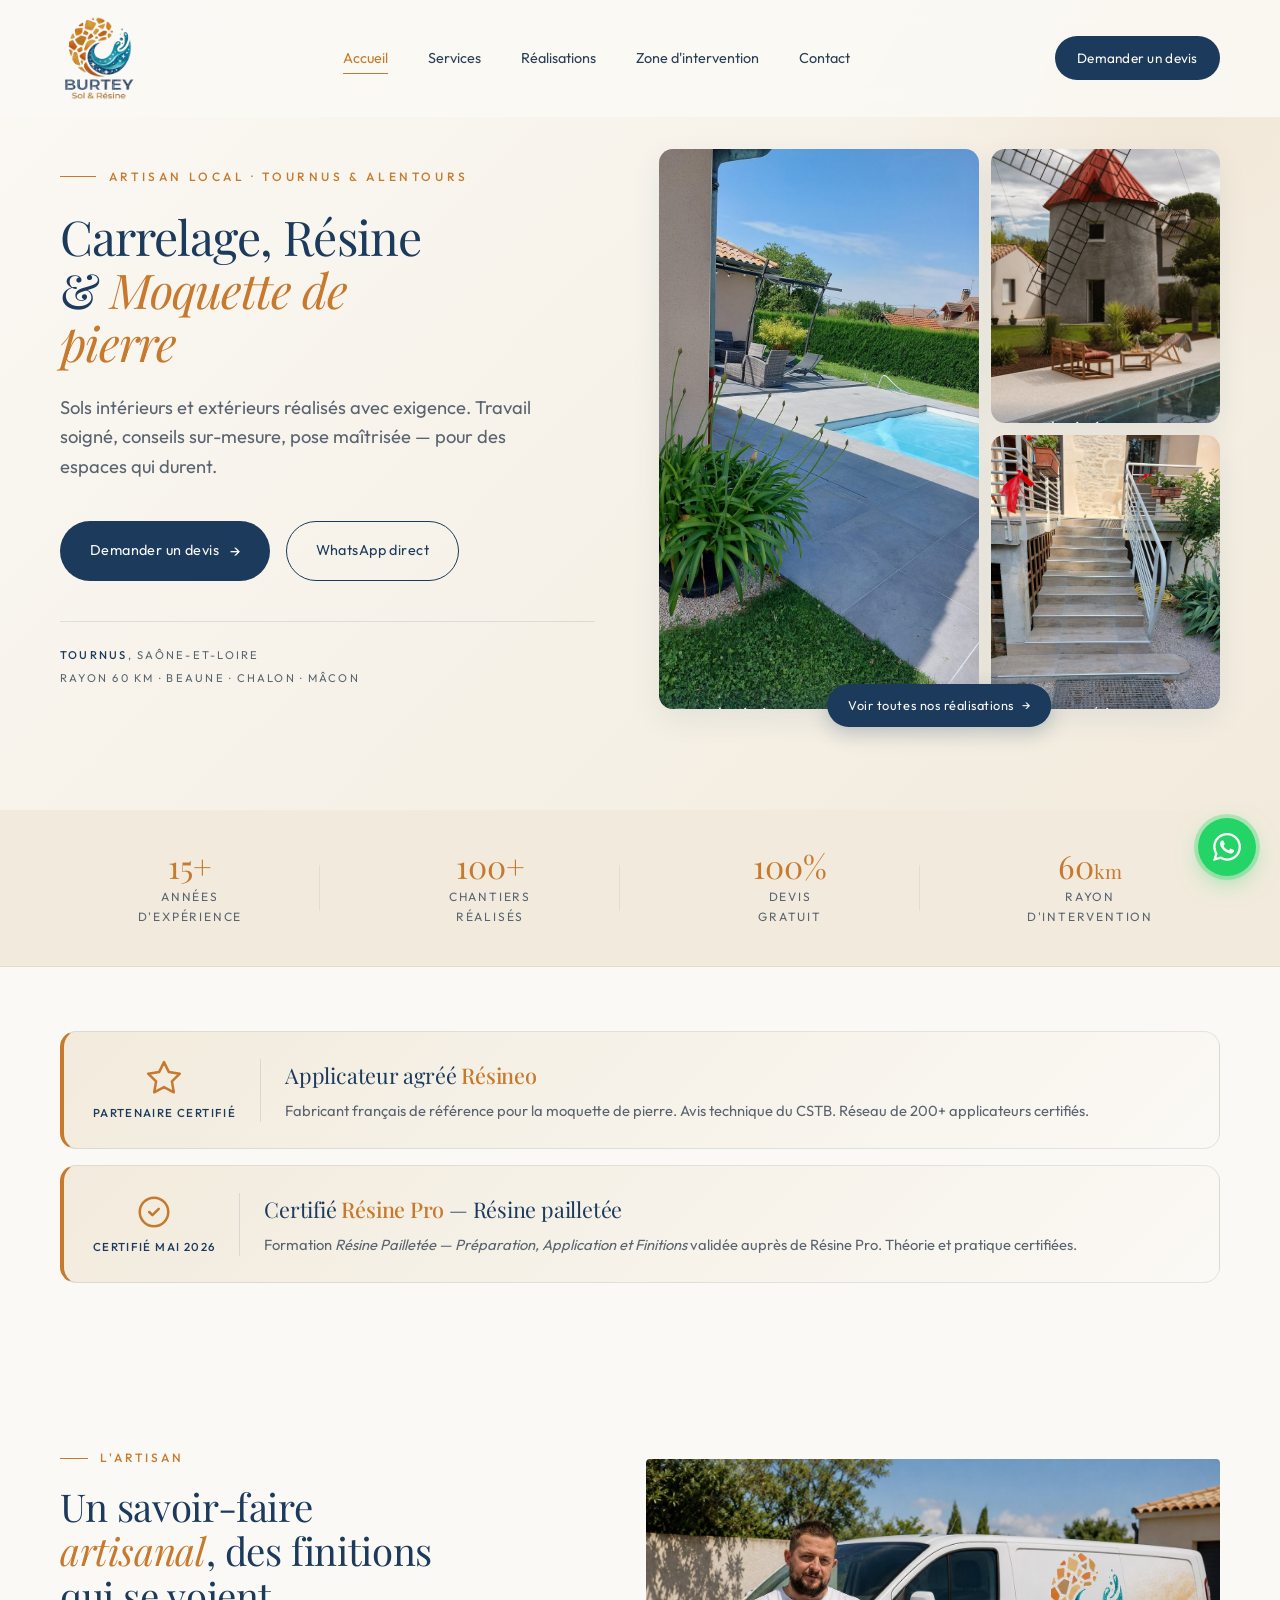
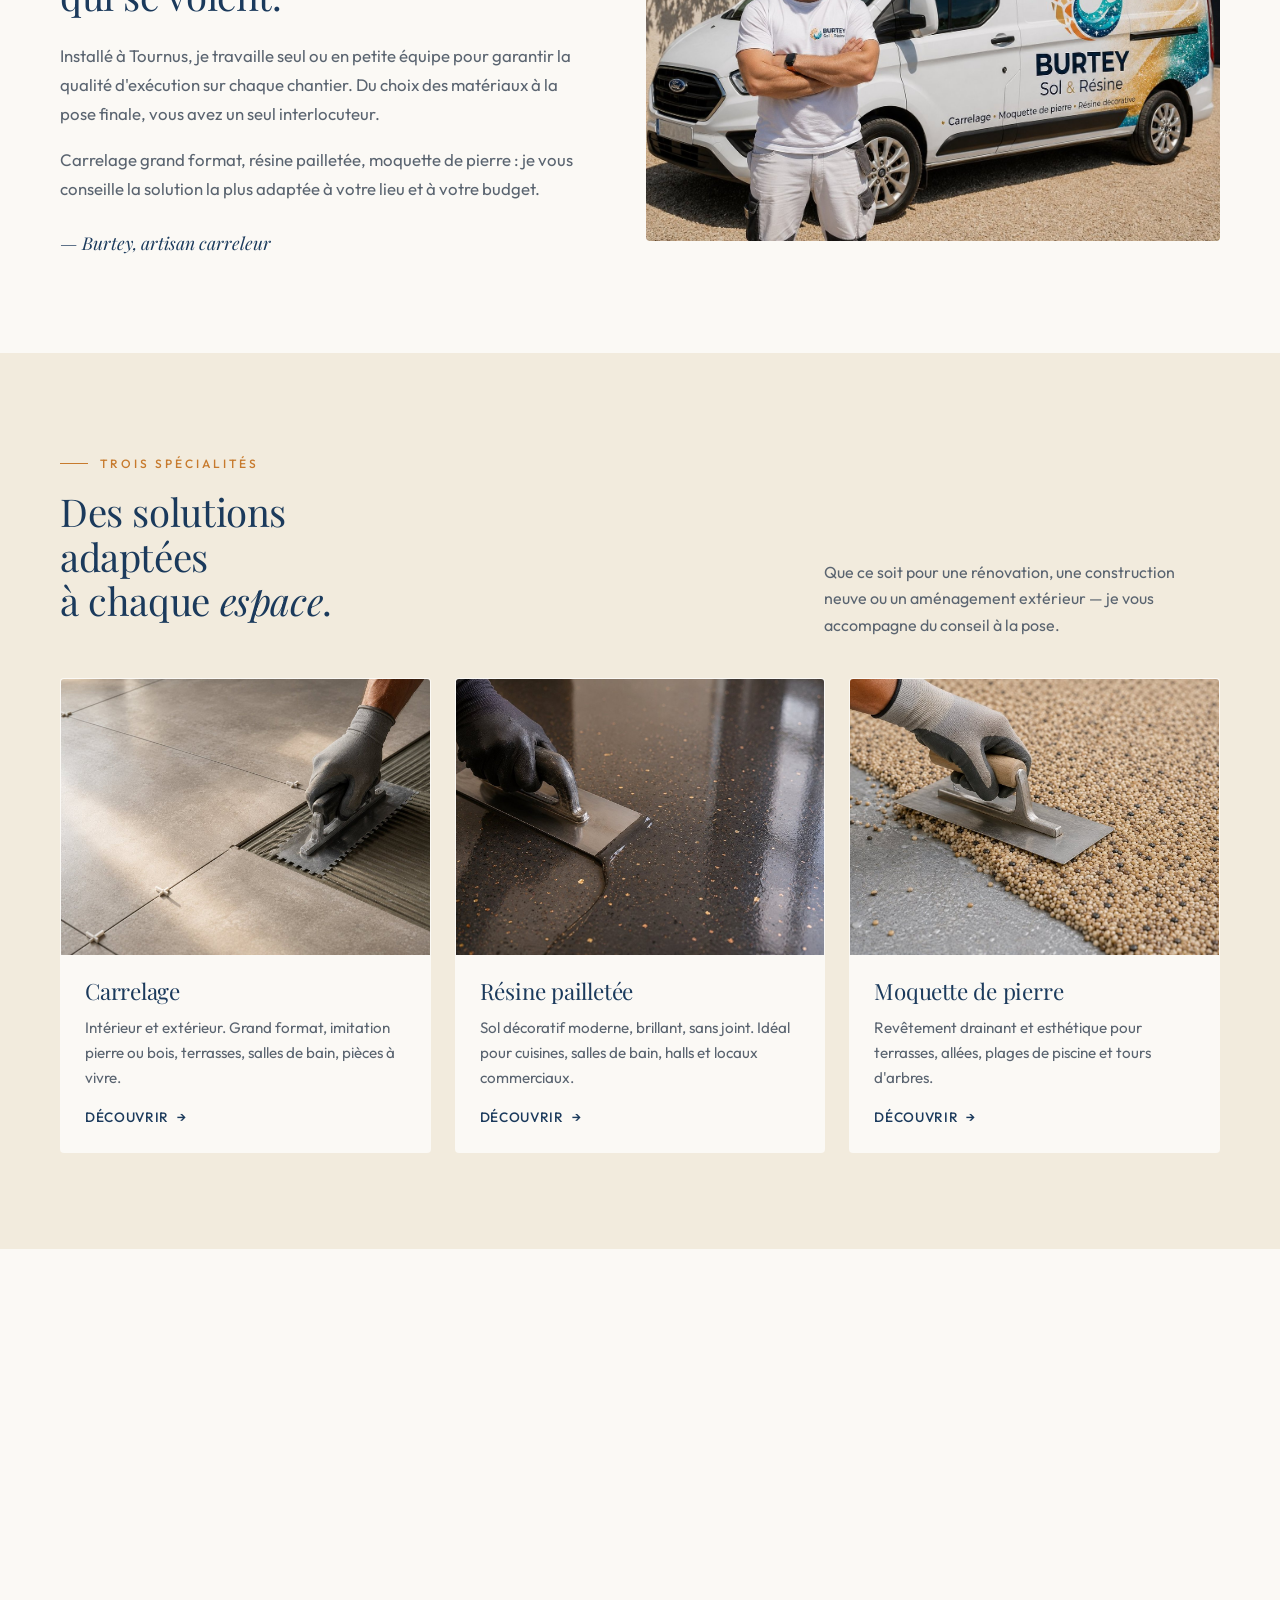
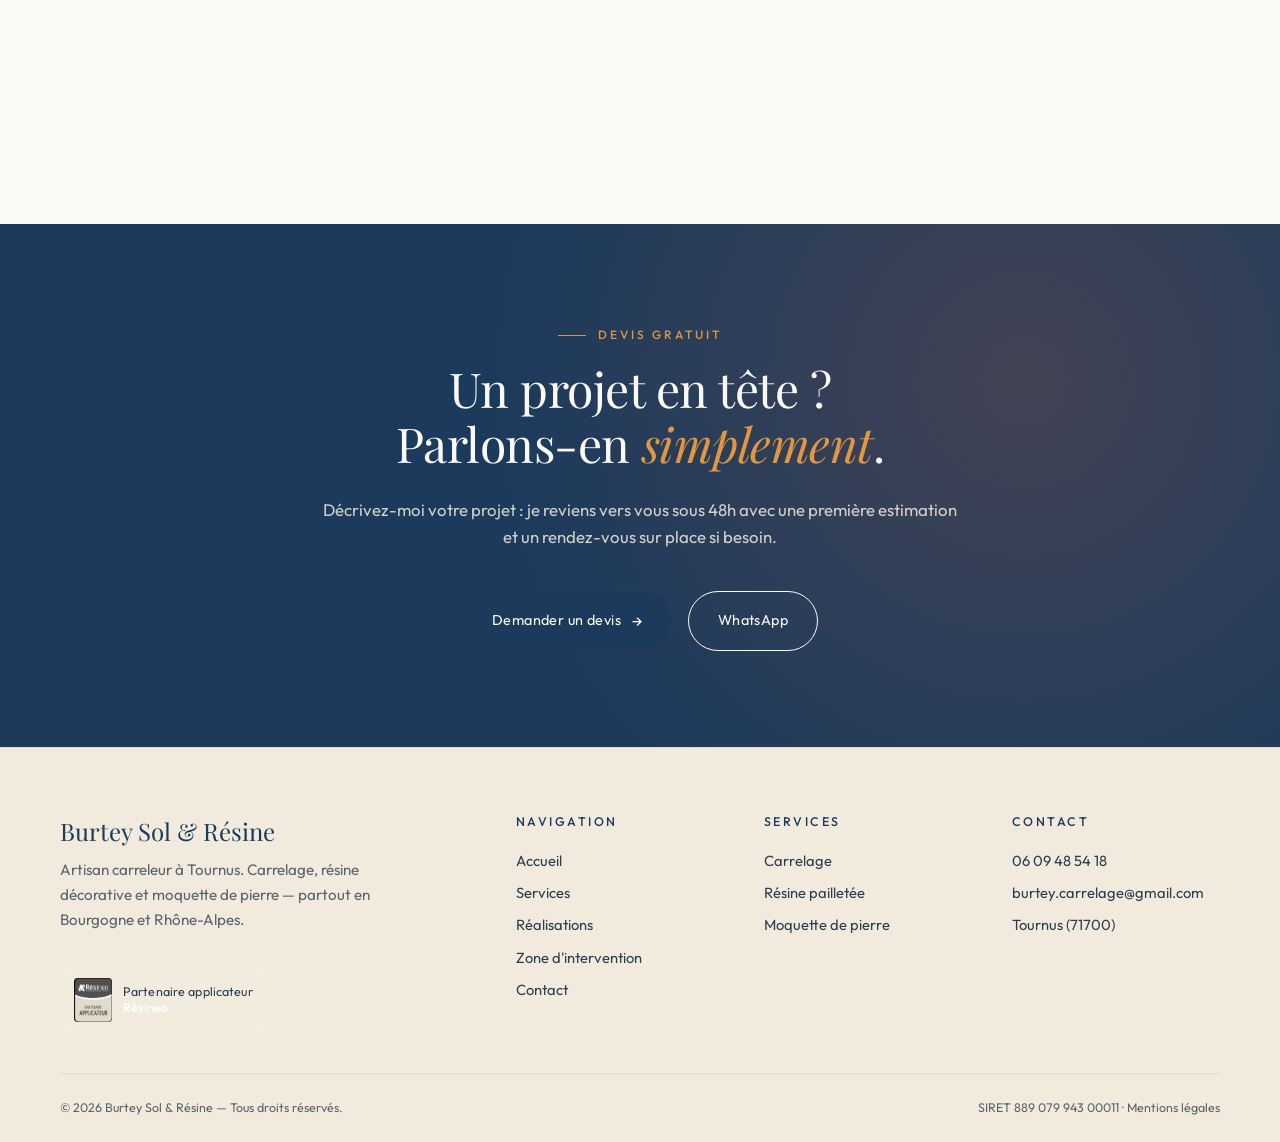
==== index.html @ c7a2e80a "Add files via upload" ====
<!DOCTYPE html>
<html lang="fr">
<head>
<meta charset="UTF-8">
<meta name="google-site-verification" content="xGvGWPJBV5rTDH7DYIBWFRfJeAtCkhb6s3mdTfpLI4I" />
<meta name="viewport" content="width=device-width, initial-scale=1.0">
<title>Burtey Sol & Résine — Carreleur & artisan résine à Tournus (71)</title>
<meta name="description" content="Artisan carreleur à Tournus. Carrelage intérieur/extérieur, résine pailletée, moquette de pierre. Devis gratuit autour de Mâcon, Chalon, Beaune, Lyon, Dijon.">
<meta name="keywords" content="carreleur Tournus, résine sol Tournus, moquette de pierre Tournus, carrelage Mâcon, carrelage Chalon-sur-Saône">
<meta name="author" content="Burtey Sol & Résine">
<meta name="robots" content="index, follow">
<meta name="geo.region" content="FR-71">
<meta name="geo.placename" content="Tournus">

<!-- Open Graph -->
<meta property="og:type" content="website">
<meta property="og:title" content="Burtey Sol & Résine — Carreleur artisan à Tournus">
<meta property="og:description" content="Carrelage, résine décorative et moquette de pierre. Artisan local, travail soigné, devis gratuit.">
<meta property="og:locale" content="fr_FR">

<!-- Schema.org : LocalBusiness -->
<script type="application/ld+json">
{
  "@context": "https://schema.org",
  "@type": "LocalBusiness",
  "name": "Burtey Sol & Résine",
  "image": "",
  "description": "Artisan spécialiste du carrelage, de la résine décorative pailletée et de la moquette de pierre à Tournus et alentours.",
  "address": {
    "@type": "PostalAddress",
    "addressLocality": "Tournus",
    "postalCode": "71700",
    "addressRegion": "Saône-et-Loire",
    "addressCountry": "FR"
  },
  "areaServed": ["Tournus", "Mâcon", "Chalon-sur-Saône", "Beaune", "Montceau-les-Mines", "Lons-le-Saunier", "Louhans", "Cluny", "Bourg-en-Bresse", "Paray-le-Monial"],
  "telephone": "+33609485418",
  "priceRange": "€€"
}
</script>

<link rel="preconnect" href="https://fonts.googleapis.com">
<link rel="preconnect" href="https://fonts.gstatic.com" crossorigin>
<link href="https://fonts.googleapis.com/css2?family=Playfair+Display:ital,wght@0,400;0,500;1,400;1,500&family=Outfit:wght@300;400;500;600&display=swap" rel="stylesheet">
<!-- Favicons -->
<link rel="icon" type="image/png" sizes="48x48" href="images/favicon.png">
<link rel="icon" type="image/x-icon" href="images/favicon.ico">
<link rel="apple-touch-icon" sizes="180x180" href="images/apple-touch-icon.png">
<meta name="theme-color" content="#1B3A5C">
<link rel="stylesheet" href="css/style.css">
</head>
<body>

<!-- ===== Navigation ===== -->
<header class="nav">
  <div class="container nav__inner">
    <a href="index.html" class="nav__logo" aria-label="Burtey Sol & Résine - Accueil">
      <img src="images/logo-full.png" alt="Burtey Sol & Résine" class="nav__logo-img">
    </a>
    <nav>
      <ul class="nav__menu">
        <li><a href="index.html" class="nav__link active">Accueil</a></li>
        <li><a href="services.html" class="nav__link">Services</a></li>
        <li><a href="realisations.html" class="nav__link">Réalisations</a></li>
        <li><a href="zone.html" class="nav__link">Zone d'intervention</a></li>
        <li><a href="contact.html" class="nav__link">Contact</a></li>
      </ul>
    </nav>
    <a href="contact.html" class="nav__cta">Demander un devis</a>
    <button class="nav__burger" aria-label="Menu">
      <span></span><span></span><span></span>
    </button>
  </div>
  <div class="nav__mobile">
    <ul>
      <li><a href="index.html" class="active">Accueil</a></li>
      <li><a href="services.html">Services</a></li>
      <li><a href="realisations.html">Réalisations</a></li>
      <li><a href="zone.html">Zone d'intervention</a></li>
      <li><a href="contact.html">Contact</a></li>
    </ul>
    <div class="nav__mobile-footer">
      <a href="tel:+33609485418">06 09 48 54 18</a><br>
      <a href="mailto:burtey.carrelage@gmail.com">burtey.carrelage@gmail.com</a>
    </div>
  </div>
</header>

<!-- ===== Hero ===== -->
<section class="hero hero--mosaic">
  <div class="container hero__inner">

    <!-- Colonne texte -->
    <div class="hero__content">
      <div class="hero__eyebrow">Artisan local · Tournus & alentours</div>
      <h1>Carrelage, Résine<br>& <em>Moquette de pierre</em></h1>
      <p class="hero__subtitle">
        Sols intérieurs et extérieurs réalisés avec exigence. Travail soigné,
        conseils sur-mesure, pose maîtrisée — pour des espaces qui durent.
      </p>
      <div class="hero__cta">
        <a href="contact.html" class="btn btn--primary">
          Demander un devis <span class="arrow">→</span>
        </a>
        <a href="https://wa.me/33609485418" class="btn btn--ghost" target="_blank" rel="noopener">
          WhatsApp direct
        </a>
      </div>
      <div class="hero__meta">
        <div><strong>Tournus</strong>, Saône-et-Loire</div>
        <div>Rayon 60 km · Beaune · Chalon · Mâcon</div>
      </div>
    </div>

    <!-- Mosaïque de réalisations -->
    <div class="hero__mosaic">
      <a href="realisations.html" class="hero__photo hero__photo--main" aria-label="Voir nos réalisations carrelage">
        <img src="images/realisation-piscine.jpg" alt="Tour de piscine en carrelage grand format gris" loading="eager">
        <div class="hero__photo-caption">
          <span>Tour de piscine</span>
          <small>Carrelage grand format</small>
        </div>
      </a>
      <a href="realisations.html" class="hero__photo hero__photo--top" aria-label="Voir nos réalisations moquette de pierre">
        <img src="images/moquette-moulin-piscine.jpg" alt="Moquette de pierre autour d'une piscine — moulin en arrière-plan" loading="eager">
        <div class="hero__photo-caption">
          <span>Tour de piscine</span>
          <small>Moquette de pierre</small>
        </div>
      </a>
      <a href="realisations.html" class="hero__photo hero__photo--bottom" aria-label="Voir nos réalisations carrelage">
        <img src="images/realisation-escalier.jpg" alt="Escalier extérieur en carrelage effet bois" loading="eager">
        <div class="hero__photo-caption">
          <span>Escalier extérieur</span>
          <small>Carrelage effet bois</small>
        </div>
      </a>
      <div class="hero__mosaic-badge">
        <a href="realisations.html">
          Voir toutes nos réalisations <span class="arrow">→</span>
        </a>
      </div>
    </div>

  </div>
</section>

<!-- ===== Bandeau confiance ===== -->
<section class="trust">
  <div class="container">
    <div class="trust__grid">
      <div class="trust__item">
        <div class="trust__num">15+</div>
        <div class="trust__label">Années<br>d'expérience</div>
      </div>
      <div class="trust__item">
        <div class="trust__num">100+</div>
        <div class="trust__label">Chantiers<br>réalisés</div>
      </div>
      <div class="trust__item">
        <div class="trust__num">100%</div>
        <div class="trust__label">Devis<br>gratuit</div>
      </div>
      <div class="trust__item">
        <div class="trust__num">60<span style="font-size:0.6em">km</span></div>
        <div class="trust__label">Rayon<br>d'intervention</div>
      </div>
    </div>
  </div>
</section>

<!-- ===== Bannières partenariats ===== -->
<section class="partner-banner">
  <div class="container">
    <div style="display:flex;flex-direction:column;gap:1rem">

      <!-- Résineo -->
      <div class="partner-banner__inner" style="margin:0;width:100%;min-height:100px">
        <div class="partner-banner__badge">
          <svg viewBox="0 0 24 24" fill="none" stroke="currentColor" stroke-width="1.6" stroke-linecap="round" stroke-linejoin="round" aria-hidden="true">
            <path d="M12 2l3.09 6.26L22 9.27l-5 4.87 1.18 6.88L12 17.77l-6.18 3.25L7 14.14 2 9.27l6.91-1.01L12 2z"/>
          </svg>
          <span>Partenaire certifié</span>
        </div>
        <div class="partner-banner__text">
          <p class="partner-banner__title">
            Applicateur agréé <strong>Résineo</strong>
          </p>
          <p class="partner-banner__desc">
            Fabricant français de référence pour la moquette de pierre. Avis technique du CSTB. Réseau de 200+ applicateurs certifiés.
          </p>
        </div>
      </div>

      <!-- Résine Pro -->
      <div class="partner-banner__inner" style="margin:0;width:100%;min-height:100px">
        <div class="partner-banner__badge">
          <svg viewBox="0 0 24 24" fill="none" stroke="currentColor" stroke-width="1.6" stroke-linecap="round" stroke-linejoin="round" aria-hidden="true">
            <path d="M9 12l2 2 4-4m6 2a9 9 0 11-18 0 9 9 0 0118 0z"/>
          </svg>
          <span>Certifié mai 2026</span>
        </div>
        <div class="partner-banner__text">
          <p class="partner-banner__title">
            Certifié <strong>Résine Pro</strong> — Résine pailletée
          </p>
          <p class="partner-banner__desc">
            Formation <em>Résine Pailletée — Préparation, Application et Finitions</em>
            validée auprès de Résine Pro. Théorie et pratique certifiées.
          </p>
        </div>
      </div>

    </div>
  </div>
</section>

<!-- ===== Intro / Présentation ===== -->
<section class="intro">
  <div class="container">
    <div class="intro__grid">
      <div class="intro__text reveal">
        <span class="eyebrow">L'artisan</span>
        <h2>Un savoir-faire <em>artisanal</em>, des finitions qui se voient.</h2>
        <p>
          Installé à Tournus, je travaille seul ou en petite équipe pour garantir
          la qualité d'exécution sur chaque chantier. Du choix des matériaux à la
          pose finale, vous avez un seul interlocuteur.
        </p>
        <p>
          Carrelage grand format, résine pailletée, moquette de pierre : je vous
          conseille la solution la plus adaptée à votre lieu et à votre budget.
        </p>
        <div class="intro__signature">— Burtey, artisan carreleur</div>
      </div>
      <div class="intro__visual reveal">
        <img src="images/artisan.jpg" alt="L'artisan Burtey devant son camion floqué" loading="lazy">
      </div>
    </div>
  </div>
</section>

<!-- ===== Services ===== -->
<section class="services">
  <div class="container">
    <div class="services__head reveal">
      <div>
        <span class="eyebrow">Trois spécialités</span>
        <h2>Des solutions adaptées<br>à chaque <em>espace</em>.</h2>
      </div>
      <p>
        Que ce soit pour une rénovation, une construction neuve ou un aménagement
        extérieur — je vous accompagne du conseil à la pose.
      </p>
    </div>

    <div class="services__grid">
      <!-- Service 1 : Carrelage -->
      <a href="services.html#carrelage" class="service-card reveal">
        <div class="service-card__media">
          <img src="images/service-carrelage.jpg" alt="Pose de carrelage grand format" loading="lazy">
        </div>
        <div class="service-card__body">
          <h3>Carrelage</h3>
          <p>Intérieur et extérieur. Grand format, imitation pierre ou bois, terrasses, salles de bain, pièces à vivre.</p>
          <span class="service-card__link">Découvrir</span>
        </div>
      </a>

      <!-- Service 2 : Résine -->
      <a href="services.html#resine" class="service-card reveal">
        <div class="service-card__media">
          <img src="images/service-resine.jpg" alt="Application de résine décorative pailletée" loading="lazy">
        </div>
        <div class="service-card__body">
          <h3>Résine pailletée</h3>
          <p>Sol décoratif moderne, brillant, sans joint. Idéal pour cuisines, salles de bain, halls et locaux commerciaux.</p>
          <span class="service-card__link">Découvrir</span>
        </div>
      </a>

      <!-- Service 3 : Moquette de pierre -->
      <a href="services.html#moquette" class="service-card reveal">
        <div class="service-card__media">
          <img src="images/service-moquette.jpg" alt="Pose de moquette de pierre" loading="lazy">
        </div>
        <div class="service-card__body">
          <h3>Moquette de pierre</h3>
          <p>Revêtement drainant et esthétique pour terrasses, allées, plages de piscine et tours d'arbres.</p>
          <span class="service-card__link">Découvrir</span>
        </div>
      </a>
    </div>
  </div>
</section>

<!-- ===== Témoignages ===== -->
<section class="testimonials">
  <div class="container">
    <div class="services__head reveal">
      <div>
        <span class="eyebrow">Ils nous font confiance</span>
        <h2>Témoignages.</h2>
      </div>
    </div>
    <div class="testimonials__grid">
      <div class="testimonial reveal">
        <div class="testimonial__stars">★★★★★</div>
        <p>"Travail impeccable, délais respectés. Notre carrelage extérieur est superbe, on est ravis du résultat."</p>
        <div class="testimonial__author">
          <strong>Marie & Julien P.</strong>
          Chalon-sur-Saône
        </div>
      </div>
      <div class="testimonial reveal">
        <div class="testimonial__stars">★★★★★</div>
        <p>"Très bon conseil sur le choix de la résine. Pose nickel, finitions soignées. Je recommande vivement."</p>
        <div class="testimonial__author">
          <strong>Laurent M.</strong>
          Mâcon
        </div>
      </div>
      <div class="testimonial reveal">
        <div class="testimonial__stars">★★★★★</div>
        <p>"Notre terrasse en moquette de pierre est magnifique. Rendu naturel, drainant, et zéro flaque. Top."</p>
        <div class="testimonial__author">
          <strong>Sophie B.</strong>
          Beaune
        </div>
      </div>
    </div>
  </div>
</section>

<!-- ===== CTA final ===== -->
<section class="cta-section">
  <div class="container cta-section__inner reveal">
    <span class="eyebrow">Devis gratuit</span>
    <h2>Un projet en tête ?<br>Parlons-en <em>simplement</em>.</h2>
    <p>
      Décrivez-moi votre projet : je reviens vers vous sous 48h avec une
      première estimation et un rendez-vous sur place si besoin.
    </p>
    <div class="cta-section__buttons">
      <a href="contact.html" class="btn btn--primary">Demander un devis <span class="arrow">→</span></a>
      <a href="https://wa.me/33609485418" class="btn btn--ghost" target="_blank" rel="noopener">WhatsApp</a>
    </div>
  </div>
</section>

<!-- ===== Footer ===== -->
<footer class="footer">
  <div class="container">
    <div class="footer__grid">
      <div>
        <div class="footer__brand">Burtey Sol & Résine</div>
        <p class="footer__tagline">
          Artisan carreleur à Tournus. Carrelage, résine décorative et moquette
          de pierre — partout en Bourgogne et Rhône-Alpes.
        </p>
        <a href="services.html#moquette" class="footer__partner" aria-label="Partenaire applicateur Résineo">
          <img src="images/resineo-partenaire.jpg" alt="" loading="lazy">
          <span>Partenaire applicateur<br><strong>Résineo</strong></span>
        </a>
      </div>
      <div>
        <h5>Navigation</h5>
        <ul>
          <li><a href="index.html">Accueil</a></li>
          <li><a href="services.html">Services</a></li>
          <li><a href="realisations.html">Réalisations</a></li>
          <li><a href="zone.html">Zone d'intervention</a></li>
          <li><a href="contact.html">Contact</a></li>
        </ul>
      </div>
      <div>
        <h5>Services</h5>
        <ul>
          <li><a href="services.html#carrelage">Carrelage</a></li>
          <li><a href="services.html#resine">Résine pailletée</a></li>
          <li><a href="services.html#moquette">Moquette de pierre</a></li>
        </ul>
      </div>
      <div>
        <h5>Contact</h5>
        <ul>
          <li><a href="tel:+33609485418">06 09 48 54 18</a></li>
          <li><a href="mailto:burtey.carrelage@gmail.com">burtey.carrelage@gmail.com</a></li>
          <li>Tournus (71700)</li>
        </ul>
      </div>
    </div>
    <div class="footer__bottom">
      <div>© <span id="year"></span> Burtey Sol & Résine — Tous droits réservés.</div>
      <div>SIRET 889 079 943 00011 · <a href="mentions-legales.html">Mentions légales</a></div>
    </div>
  </div>
</footer>

<!-- ===== WhatsApp flottant ===== -->
<a href="https://wa.me/33609485418" class="fab-whatsapp" target="_blank" rel="noopener" aria-label="Contacter sur WhatsApp">
  <svg viewBox="0 0 24 24" fill="currentColor">
    <path d="M17.472 14.382c-.297-.149-1.758-.867-2.03-.967-.273-.099-.471-.148-.67.15-.197.297-.767.966-.94 1.164-.173.199-.347.223-.644.075-.297-.15-1.255-.463-2.39-1.475-.883-.788-1.48-1.761-1.653-2.059-.173-.297-.018-.458.13-.606.134-.133.298-.347.446-.52.149-.174.198-.298.298-.497.099-.198.05-.371-.025-.52-.075-.149-.669-1.612-.916-2.207-.242-.579-.487-.5-.669-.51-.173-.008-.371-.01-.57-.01-.198 0-.52.074-.792.372-.272.297-1.04 1.016-1.04 2.479 0 1.462 1.065 2.875 1.213 3.074.149.198 2.096 3.2 5.077 4.487.709.306 1.262.489 1.694.625.712.227 1.36.195 1.871.118.571-.085 1.758-.719 2.006-1.413.248-.694.248-1.289.173-1.413-.074-.124-.272-.198-.57-.347m-5.421 7.403h-.004a9.87 9.87 0 01-5.031-1.378l-.361-.214-3.741.982.998-3.648-.235-.374a9.86 9.86 0 01-1.51-5.26c.001-5.45 4.436-9.884 9.888-9.884 2.64 0 5.122 1.03 6.988 2.898a9.825 9.825 0 012.893 6.994c-.003 5.45-4.437 9.884-9.885 9.884m8.413-18.297A11.815 11.815 0 0012.05 0C5.495 0 .16 5.335.157 11.892c0 2.096.547 4.142 1.588 5.945L.057 24l6.305-1.654a11.882 11.882 0 005.683 1.448h.005c6.554 0 11.89-5.335 11.893-11.893A11.821 11.821 0 0020.464 3.488"/>
  </svg>
</a>

<script src="js/main.js"></script>
</body>
</html>
---- css/style.css ----
/* ============================================
   BURTEY SOL & RÉSINE — Feuille de style
   Mobile-first · Artisan haut de gamme
   ============================================ */

/* ---------- Reset & base ---------- */
*,
*::before,
*::after {
  box-sizing: border-box;
  margin: 0;
  padding: 0;
}

html {
  scroll-behavior: smooth;
  -webkit-text-size-adjust: 100%;
}

:root {
  /* Palette Burtey Sol & Résine
     Calée sur l'identité visuelle : bleu marine + ocre + crème */
  --c-blanc: #fbf9f5;
  --c-creme: #f2ebdd;          /* fond crème de la carte de visite */
  --c-beige: #e8dcc8;
  --c-sable: #d8c8ae;
  --c-gris-clair: #c9c2b8;
  --c-gris: #5a6470;            /* gris très légèrement bleuté */
  --c-gris-fonce: #2c3e54;
  --c-noir: #1B3A5C;            /* bleu marine du logo "BURTEY" */
  --c-noir-fonce: #102a44;      /* déclinaison pour hovers */
  --c-terracotta: #C77A2D;      /* ocre du logo "Sol & Résine" */
  --c-terracotta-fonce: #A35F1E;
  --c-terracotta-clair: #E0973F;
  --c-turquoise: #2A8FA8;       /* turquoise/sarcelle de la résine (accent secondaire) */

  /* Typographie */
  --f-display: "Playfair Display", Georgia, serif;
  --f-body: "Outfit", "Helvetica Neue", system-ui, sans-serif;

  /* Espacements */
  --s-xs: 0.5rem;
  --s-sm: 1rem;
  --s-md: 1.5rem;
  --s-lg: 2.5rem;
  --s-xl: 4rem;
  --s-xxl: 6rem;

  /* Container */
  --w-max: 1240px;

  /* Transitions */
  --t-fast: 0.2s ease;
  --t-med: 0.4s cubic-bezier(0.22, 1, 0.36, 1);
  --t-slow: 0.7s cubic-bezier(0.22, 1, 0.36, 1);
}

body {
  font-family: var(--f-body);
  font-size: 16px;
  line-height: 1.65;
  color: var(--c-gris-fonce);
  background: var(--c-blanc);
  -webkit-font-smoothing: antialiased;
  -moz-osx-font-smoothing: grayscale;
  overflow-x: hidden;
}

img {
  max-width: 100%;
  height: auto;
  display: block;
}

a {
  color: inherit;
  text-decoration: none;
  transition: color var(--t-fast);
}

button {
  font-family: inherit;
  cursor: pointer;
  border: none;
  background: none;
}

/* ---------- Typographie ---------- */
h1, h2, h3, h4 {
  font-family: var(--f-display);
  font-weight: 400;
  line-height: 1.15;
  color: var(--c-noir);
  letter-spacing: -0.01em;
}

h1 {
  font-size: clamp(2rem, 5.5vw, 3.8rem);
  font-weight: 400;
}

h2 {
  font-size: clamp(1.6rem, 3.5vw, 2.4rem);
  font-weight: 400;
}

h3 {
  font-size: clamp(1.15rem, 2vw, 1.4rem);
  font-weight: 400;
}

p {
  margin-bottom: var(--s-sm);
}

.eyebrow {
  font-family: var(--f-body);
  font-size: 0.75rem;
  letter-spacing: 0.25em;
  text-transform: uppercase;
  color: var(--c-terracotta);
  font-weight: 500;
  display: inline-block;
  margin-bottom: var(--s-sm);
}

.eyebrow::before {
  content: "";
  display: inline-block;
  width: 28px;
  height: 1px;
  background: var(--c-terracotta);
  vertical-align: middle;
  margin-right: 12px;
  margin-bottom: 3px;
}

/* ---------- Container ---------- */
.container {
  width: 100%;
  max-width: var(--w-max);
  margin: 0 auto;
  padding: 0 var(--s-md);
}

@media (min-width: 768px) {
  .container { padding: 0 var(--s-lg); }
}

section {
  padding: var(--s-xl) 0;
}

@media (min-width: 768px) {
  section { padding: var(--s-xxl) 0; }
}

/* ---------- Navigation ---------- */
.nav {
  position: fixed;
  top: 0;
  left: 0;
  right: 0;
  z-index: 100;
  padding: var(--s-sm) 0;
  background: rgba(251, 249, 245, 0.85);
  backdrop-filter: blur(12px);
  -webkit-backdrop-filter: blur(12px);
  border-bottom: 1px solid transparent;
  transition: all var(--t-med);
}

.nav.scrolled {
  border-bottom-color: var(--c-beige);
  padding: 0.6rem 0;
}

.nav__inner {
  display: flex;
  align-items: center;
  justify-content: space-between;
}

.nav__logo {
  display: flex;
  align-items: center;
  text-decoration: none;
  line-height: 1;
  transition: opacity var(--t-fast);
}

.nav__logo:hover {
  opacity: 0.8;
}

.nav__logo-img {
  height: 68px;
  width: auto;
  display: block;
}

@media (min-width: 768px) {
  .nav__logo-img {
    height: 84px;
  }
}

/* État scrolled : logo légèrement plus petit */
.nav.is-scrolled .nav__logo-img {
  height: 56px;
}

@media (min-width: 768px) {
  .nav.is-scrolled .nav__logo-img {
    height: 68px;
  }
}

.nav__menu {
  display: none;
  list-style: none;
  gap: var(--s-lg);
  align-items: center;
}

@media (min-width: 992px) {
  .nav__menu { display: flex; }
}

.nav__link {
  font-size: 0.9rem;
  font-weight: 400;
  color: var(--c-gris-fonce);
  position: relative;
  padding: 0.4rem 0;
}

.nav__link::after {
  content: "";
  position: absolute;
  left: 0;
  bottom: 0;
  width: 100%;
  height: 1px;
  background: var(--c-terracotta);
  transform: scaleX(0);
  transform-origin: right;
  transition: transform var(--t-med);
}

.nav__link:hover::after,
.nav__link.active::after {
  transform: scaleX(1);
  transform-origin: left;
}

.nav__link.active { color: var(--c-terracotta); }

.nav__cta {
  display: none;
  padding: 0.7rem 1.4rem;
  background: var(--c-noir);
  color: var(--c-blanc);
  font-size: 0.85rem;
  border-radius: 999px;
  transition: all var(--t-med);
  font-weight: 400;
  letter-spacing: 0.02em;
}

@media (min-width: 992px) {
  .nav__cta { display: inline-block; }
}

.nav__cta:hover {
  background: var(--c-terracotta);
  transform: translateY(-1px);
}

/* Burger mobile */
.nav__burger {
  display: flex;
  flex-direction: column;
  justify-content: center;
  gap: 5px;
  width: 32px;
  height: 32px;
  z-index: 102;
  position: relative;
}

@media (min-width: 992px) {
  .nav__burger { display: none; }
}

.nav__burger span {
  display: block;
  width: 22px;
  height: 1.5px;
  background: var(--c-noir);
  transition: all var(--t-med);
  margin-left: auto;
}

.nav__burger.open span {
  background: white;
}

.nav__burger span:nth-child(2) { width: 16px; }

.nav__burger.open span:nth-child(1) {
  transform: translateY(6.5px) rotate(45deg);
  width: 22px;
}
.nav__burger.open span:nth-child(2) { opacity: 0; }
.nav__burger.open span:nth-child(3) {
  transform: translateY(-6.5px) rotate(-45deg);
  width: 22px;
}

/* Menu mobile */
.nav__mobile {
  position: fixed;
  top: 0;
  left: 0;
  right: 0;
  bottom: 0;
  width: 100%;
  height: 100%;
  height: 100dvh;
  background: #1B3A5C;
  z-index: 101;
  padding: 5.5rem var(--s-md) var(--s-lg);
  transform: translateX(100%);
  transition: transform 0.35s cubic-bezier(0.4, 0, 0.2, 1);
  display: flex;
  flex-direction: column;
  overflow-y: auto;
  box-sizing: border-box;
}

.nav__mobile.open { transform: translateX(0); }

@media (min-width: 992px) {
  .nav__mobile { display: none; }
}

.nav__mobile ul {
  list-style: none;
  display: flex;
  flex-direction: column;
  gap: 0.2rem;
  flex: 1;
}

.nav__mobile a {
  font-family: var(--f-display);
  font-size: 1.6rem;
  font-weight: 400;
  color: rgba(255, 255, 255, 0.9);
  display: block;
  padding: 0.5rem 0 0.5rem;
  border-bottom: 1px solid rgba(255, 255, 255, 0.12);
  transition: color var(--t-fast), padding-left var(--t-fast);
}

.nav__mobile a:hover {
  color: #fff;
  padding-left: 0.5rem;
}

.nav__mobile a.active { color: #C77A2D; }

.nav__mobile-footer {
  padding-top: var(--s-md);
  border-top: 1px solid rgba(255, 255, 255, 0.12);
  font-size: 0.9rem;
  color: rgba(255, 255, 255, 0.6);
}

.nav__mobile-footer a {
  font-family: var(--f-body);
  font-size: 1rem;
  border: none;
  padding: 0;
  display: inline;
  color: rgba(255, 255, 255, 0.8);
}

/* ---------- Boutons ---------- */
.btn {
  display: inline-flex;
  align-items: center;
  gap: 0.65rem;
  padding: 1rem 1.8rem;
  font-size: 0.9rem;
  font-weight: 400;
  letter-spacing: 0.03em;
  border-radius: 999px;
  transition: all var(--t-med);
  white-space: nowrap;
  border: 1px solid transparent;
}

.btn--primary {
  background: var(--c-noir);
  color: var(--c-blanc);
}

.btn--primary:hover {
  background: var(--c-terracotta);
  transform: translateY(-2px);
  box-shadow: 0 12px 24px -8px rgba(184, 92, 60, 0.4);
}

.btn--ghost {
  background: transparent;
  color: var(--c-noir);
  border-color: var(--c-noir);
}

.btn--ghost:hover {
  background: var(--c-noir);
  color: var(--c-blanc);
}

.btn--whatsapp {
  background: #25d366;
  color: white;
}

.btn--whatsapp:hover {
  background: #1fbf57;
  transform: translateY(-2px);
  box-shadow: 0 12px 24px -8px rgba(37, 211, 102, 0.5);
}

.btn .arrow {
  transition: transform var(--t-med);
  font-size: 1.1em;
}

.btn:hover .arrow { transform: translateX(4px); }

/* ---------- Hero ---------- */
/* ============================================
   HERO — Version mosaïque (fond clair)
   ============================================ */
.hero {
  position: relative;
  padding: 7rem 0 var(--s-xl);
  overflow: hidden;
  background: linear-gradient(135deg, var(--c-blanc) 0%, var(--c-creme) 100%);
}

/* Élément décoratif subtil en fond */
.hero::before {
  content: "";
  position: absolute;
  top: -200px;
  right: -200px;
  width: 600px;
  height: 600px;
  border-radius: 50%;
  background: radial-gradient(circle, rgba(199, 122, 45, 0.08) 0%, transparent 70%);
  z-index: 0;
  pointer-events: none;
}

.hero__inner {
  position: relative;
  z-index: 1;
  display: grid;
  grid-template-columns: 1fr;
  gap: var(--s-xl);
  align-items: center;
}

@media (min-width: 992px) {
  .hero {
    padding: 8rem 0 5rem;
    min-height: 90vh;
    display: flex;
    align-items: center;
  }
  .hero__inner {
    grid-template-columns: 1fr 1.05fr;
    gap: 4rem;
  }
}

/* --- Colonne texte --- */
.hero__content {
  position: relative;
  z-index: 2;
  color: var(--c-noir);
}

.hero__eyebrow {
  color: var(--c-terracotta);
  font-size: 0.75rem;
  letter-spacing: 0.3em;
  text-transform: uppercase;
  margin-bottom: var(--s-md);
  display: flex;
  align-items: center;
  gap: 0.8rem;
  font-weight: 500;
  animation: fadeUp 1s 0.2s var(--t-med) both;
}

.hero__eyebrow::before {
  content: "";
  width: 36px;
  height: 1px;
  background: var(--c-terracotta);
}

.hero h1 {
  color: var(--c-noir);
  font-weight: 400;
  letter-spacing: -0.02em;
  margin-bottom: var(--s-md);
  max-width: 14ch;
  font-size: clamp(1.9rem, 4vw, 3rem);
  line-height: 1.1;
  animation: fadeUp 1s 0.4s var(--t-med) both;
}

.hero h1 em {
  font-style: italic;
  color: var(--c-terracotta);
  font-weight: 400;
}

.hero__subtitle {
  font-size: clamp(1rem, 1.6vw, 1.15rem);
  color: var(--c-gris);
  max-width: 42ch;
  margin-bottom: var(--s-lg);
  line-height: 1.6;
  animation: fadeUp 1s 0.6s var(--t-med) both;
}

.hero__cta {
  display: flex;
  flex-wrap: wrap;
  gap: var(--s-sm);
  animation: fadeUp 1s 0.8s var(--t-med) both;
}

.hero__cta .btn--ghost {
  border-color: var(--c-noir);
  color: var(--c-noir);
}

.hero__cta .btn--ghost:hover {
  background: var(--c-noir);
  color: var(--c-blanc);
}

.hero__meta {
  margin-top: var(--s-lg);
  padding-top: var(--s-md);
  border-top: 1px solid rgba(27, 58, 92, 0.12);
  font-size: 0.7rem;
  letter-spacing: 0.2em;
  text-transform: uppercase;
  color: var(--c-gris);
  animation: fadeUp 1s 1s var(--t-med) both;
}

.hero__meta div { margin-bottom: 4px; }
.hero__meta strong { color: var(--c-noir); font-weight: 500; }

/* --- Mosaïque de réalisations --- */
.hero__mosaic {
  position: relative;
  display: grid;
  grid-template-columns: 1.4fr 1fr;
  grid-template-rows: 1fr 1fr;
  gap: 12px;
  height: 480px;
  animation: fadeUp 1.2s 0.6s var(--t-med) both;
}

@media (min-width: 992px) {
  .hero__mosaic {
    height: 560px;
  }
}

@media (max-width: 600px) {
  .hero__mosaic {
    height: 420px;
    gap: 8px;
  }
}

.hero__photo {
  position: relative;
  overflow: hidden;
  border-radius: 14px;
  display: block;
  text-decoration: none;
  background: var(--c-creme);
  box-shadow: 0 10px 30px rgba(27, 58, 92, 0.08);
  transition: transform var(--t-med), box-shadow var(--t-med);
}

.hero__photo:hover {
  transform: translateY(-3px);
  box-shadow: 0 18px 40px rgba(27, 58, 92, 0.16);
}

.hero__photo--main {
  grid-row: 1 / 3;
  grid-column: 1 / 2;
}

.hero__photo--top {
  grid-row: 1 / 2;
  grid-column: 2 / 3;
}

.hero__photo--bottom {
  grid-row: 2 / 3;
  grid-column: 2 / 3;
}

.hero__photo img {
  width: 100%;
  height: 100%;
  object-fit: cover;
  display: block;
  transition: transform 1.2s ease;
}

.hero__photo:hover img {
  transform: scale(1.04);
}

/* Caption au hover */
.hero__photo-caption {
  position: absolute;
  inset: auto 0 0 0;
  padding: 1rem 1.1rem 0.9rem;
  background: linear-gradient(180deg, transparent 0%, rgba(27, 58, 92, 0.85) 100%);
  color: var(--c-blanc);
  transform: translateY(70%);
  transition: transform var(--t-med);
}

.hero__photo:hover .hero__photo-caption,
.hero__photo:focus-visible .hero__photo-caption {
  transform: translateY(0);
}

/* Sur mobile : légendes toujours visibles (pas de hover possible) */
@media (max-width: 991px) {
  .hero__photo-caption {
    transform: translateY(0);
    padding: 0.5rem 0.6rem 0.4rem;
  }
  .hero__photo-caption span {
    font-size: 0.7rem !important;
    line-height: 1.2;
  }
  .hero__photo-caption small {
    font-size: 0.55rem !important;
    margin-top: 1px;
    letter-spacing: 0.05em;
  }
}

.hero__photo-caption span {
  display: block;
  font-family: var(--f-display);
  font-size: 1rem;
  font-weight: 400;
  letter-spacing: -0.01em;
}

.hero__photo-caption small {
  display: block;
  font-size: 0.72rem;
  letter-spacing: 0.08em;
  text-transform: uppercase;
  color: var(--c-creme);
  opacity: 0.85;
  margin-top: 2px;
}

/* Badge "Voir toutes nos réalisations" */
.hero__mosaic-badge {
  position: absolute;
  bottom: -18px;
  left: 50%;
  transform: translateX(-50%);
  z-index: 3;
}

.hero__mosaic-badge a {
  display: inline-flex;
  align-items: center;
  gap: 0.5rem;
  background: var(--c-noir);
  color: var(--c-blanc);
  padding: 0.7rem 1.3rem;
  border-radius: 999px;
  font-size: 0.8rem;
  letter-spacing: 0.04em;
  text-decoration: none;
  white-space: nowrap;
  box-shadow: 0 6px 20px rgba(27, 58, 92, 0.25);
  transition: all var(--t-fast);
}

.hero__mosaic-badge a:hover {
  background: var(--c-terracotta);
  transform: translateY(-1px);
  box-shadow: 0 8px 25px rgba(199, 122, 45, 0.35);
}

.hero__mosaic-badge .arrow {
  transition: transform var(--t-fast);
}

.hero__mosaic-badge a:hover .arrow {
  transform: translateX(3px);
}

@media (max-width: 600px) {
  .hero__mosaic-badge a {
    font-size: 0.75rem;
    padding: 0.6rem 1.1rem;
  }
}

/* Sur mobile : la mosaïque passe sous le texte */
@media (max-width: 991px) {
  .hero__inner {
    text-align: left;
  }
}

@keyframes fadeUp {
  from { opacity: 0; transform: translateY(30px); }
  to { opacity: 1; transform: translateY(0); }
}

/* ---------- Trust band (sous le hero) ---------- */
.trust {
  background: var(--c-creme);
  padding: var(--s-lg) 0;
  border-bottom: 1px solid var(--c-beige);
}

.trust__grid {
  display: grid;
  grid-template-columns: repeat(2, 1fr);
  gap: var(--s-md);
  align-items: center;
  text-align: center;
}

@media (min-width: 768px) {
  .trust__grid { grid-template-columns: repeat(4, 1fr); gap: var(--s-lg); }
}

.trust__item {
  position: relative;
}

.trust__item:not(:last-child)::after {
  display: none;
  content: "";
  position: absolute;
  right: 0;
  top: 20%;
  height: 60%;
  width: 1px;
  background: var(--c-beige);
}

@media (min-width: 768px) {
  .trust__item:not(:last-child)::after { display: block; }
}

.trust__num {
  font-family: var(--f-display);
  font-size: 2rem;
  font-weight: 300;
  color: var(--c-terracotta);
  line-height: 1;
  margin-bottom: 0.3rem;
}

.trust__label {
  font-size: 0.75rem;
  letter-spacing: 0.15em;
  text-transform: uppercase;
  color: var(--c-gris);
}

/* ---------- Section intro / about ---------- */
.intro {
  background: var(--c-blanc);
}

.intro__grid {
  display: grid;
  gap: var(--s-lg);
}

@media (min-width: 992px) {
  .intro__grid {
    grid-template-columns: 1fr 1.1fr;
    gap: var(--s-xl);
    align-items: center;
  }
}

.intro__text h2 {
  margin-bottom: var(--s-md);
  max-width: 18ch;
}

.intro__text h2 em {
  font-style: italic;
  color: var(--c-terracotta);
}

.intro__text p {
  color: var(--c-gris);
  font-size: 1.05rem;
  line-height: 1.75;
  max-width: 50ch;
}

.intro__text p + p { margin-top: var(--s-sm); }

.intro__signature {
  margin-top: var(--s-md);
  font-family: var(--f-display);
  font-style: italic;
  font-size: 1.1rem;
  color: var(--c-noir);
}

.intro__visual {
  position: relative;
  aspect-ratio: 3/2;
  border-radius: 4px;
  overflow: hidden;
}

.intro__visual img {
  width: 100%;
  height: 100%;
  object-fit: cover;
  display: block;
}

.intro__visual::before {
  content: "";
  position: absolute;
  top: -20px;
  right: -20px;
  width: 60%;
  height: 60%;
  border: 1px solid var(--c-terracotta);
  border-radius: 4px;
  z-index: -1;
}

/* ---------- Services preview ---------- */
.services {
  background: var(--c-creme);
  position: relative;
}

.services__head {
  display: flex;
  flex-direction: column;
  margin-bottom: var(--s-lg);
}

@media (min-width: 768px) {
  .services__head {
    flex-direction: row;
    justify-content: space-between;
    align-items: flex-end;
  }
}

.services__head h2 {
  max-width: 16ch;
  margin-bottom: var(--s-sm);
}

.services__head p {
  max-width: 36ch;
  color: var(--c-gris);
  margin-bottom: 0;
}

.services__grid {
  display: grid;
  gap: var(--s-md);
}

@media (min-width: 768px) {
  .services__grid {
    grid-template-columns: repeat(3, 1fr);
    gap: var(--s-md);
  }
}

.service-card {
  background: var(--c-blanc);
  border-radius: 4px;
  overflow: hidden;
  transition: transform var(--t-med), box-shadow var(--t-med);
  display: flex;
  flex-direction: column;
  border: 1px solid transparent;
}

.service-card:hover {
  transform: translateY(-6px);
  box-shadow: 0 30px 60px -20px rgba(46, 44, 40, 0.15);
  border-color: var(--c-beige);
}

.service-card__media {
  aspect-ratio: 4/3;
  overflow: hidden;
  background: var(--c-beige);
}

.service-card__media svg,
.service-card__media img {
  width: 100%;
  height: 100%;
  object-fit: cover;
  transition: transform var(--t-slow);
}

.service-card:hover .service-card__media svg,
.service-card:hover .service-card__media img {
  transform: scale(1.05);
}

.service-card__body {
  padding: var(--s-md);
  flex: 1;
  display: flex;
  flex-direction: column;
}

.service-card__num {
  font-family: var(--f-display);
  font-size: 0.85rem;
  color: var(--c-terracotta);
  letter-spacing: 0.05em;
  margin-bottom: 0.4rem;
}

.service-card h3 {
  margin-bottom: 0.6rem;
  font-size: 1.4rem;
}

.service-card p {
  color: var(--c-gris);
  font-size: 0.95rem;
  line-height: 1.65;
  flex: 1;
  margin-bottom: var(--s-sm);
}

.service-card__link {
  display: inline-flex;
  align-items: center;
  gap: 0.5rem;
  font-size: 0.85rem;
  letter-spacing: 0.05em;
  text-transform: uppercase;
  color: var(--c-noir);
  font-weight: 500;
  align-self: flex-start;
}

.service-card__link::after {
  content: "→";
  transition: transform var(--t-med);
}

.service-card__link:hover {
  color: var(--c-terracotta);
}

.service-card__link:hover::after { transform: translateX(4px); }

/* ---------- Detailed service blocks (page services) ---------- */
.service-block {
  border-bottom: 1px solid var(--c-beige);
  padding: var(--s-xl) 0;
}

.service-block:last-of-type { border-bottom: none; }

.service-block__grid {
  display: grid;
  gap: var(--s-lg);
  align-items: center;
}

@media (min-width: 992px) {
  .service-block__grid {
    grid-template-columns: 1fr 1fr;
    gap: var(--s-xl);
  }
  .service-block:nth-child(even) .service-block__media {
    order: -1;
  }
}

.service-block__media {
  aspect-ratio: 4/3;
  border-radius: 4px;
  overflow: hidden;
  background: var(--c-beige);
}

.service-block__media img,
.service-block__media svg {
  width: 100%;
  height: 100%;
  object-fit: cover;
  display: block;
}

.service-block__num {
  font-family: var(--f-display);
  font-size: 0.85rem;
  color: var(--c-terracotta);
  letter-spacing: 0.1em;
  margin-bottom: 0.5rem;
}

.service-block h2 {
  margin-bottom: var(--s-sm);
  max-width: 14ch;
}

.service-block__desc {
  color: var(--c-gris);
  font-size: 1.05rem;
  margin-bottom: var(--s-md);
  max-width: 50ch;
}

.service-block ul {
  list-style: none;
  margin-bottom: var(--s-md);
}

.service-block li {
  position: relative;
  padding-left: 1.6rem;
  margin-bottom: 0.6rem;
  color: var(--c-gris-fonce);
  font-size: 0.97rem;
}

.service-block li::before {
  content: "";
  position: absolute;
  left: 0;
  top: 0.7em;
  width: 14px;
  height: 1px;
  background: var(--c-terracotta);
}

/* ---------- Galerie réalisations ---------- */
.gallery-filter {
  display: flex;
  flex-wrap: wrap;
  gap: 0.5rem;
  margin-bottom: var(--s-lg);
  justify-content: center;
}

.gallery-filter button {
  padding: 0.55rem 1.1rem;
  font-size: 0.85rem;
  letter-spacing: 0.03em;
  background: transparent;
  color: var(--c-gris);
  border: 1px solid var(--c-beige);
  border-radius: 999px;
  transition: all var(--t-med);
}

.gallery-filter button:hover {
  color: var(--c-noir);
  border-color: var(--c-gris-fonce);
}

.gallery-filter button.active {
  background: var(--c-noir);
  color: var(--c-blanc);
  border-color: var(--c-noir);
}

.gallery {
  display: grid;
  grid-template-columns: 1fr;
  gap: var(--s-sm);
}

@media (min-width: 600px) {
  .gallery { grid-template-columns: repeat(2, 1fr); }
}

@media (min-width: 992px) {
  .gallery {
    grid-template-columns: repeat(3, 1fr);
    grid-auto-rows: 280px;
    grid-auto-flow: dense;
  }
}

.gallery__item {
  position: relative;
  overflow: hidden;
  border-radius: 4px;
  background: var(--c-beige);
  aspect-ratio: 4/3;
  cursor: pointer;
}

@media (min-width: 992px) {
  .gallery__item { aspect-ratio: auto; }
  .gallery__item--tall { grid-row: span 2; }
  .gallery__item--wide { grid-column: span 2; }
}

.gallery__item svg,
.gallery__item img {
  width: 100%;
  height: 100%;
  object-fit: cover;
  transition: transform var(--t-slow);
}

.gallery__item:hover svg,
.gallery__item:hover img {
  transform: scale(1.04);
}

.gallery__caption {
  position: absolute;
  inset: auto 0 0 0;
  padding: var(--s-md);
  background: linear-gradient(to top, rgba(26, 24, 22, 0.9), transparent);
  color: var(--c-blanc);
  transform: translateY(20%);
  opacity: 0;
  transition: all var(--t-med);
}

.gallery__item:hover .gallery__caption {
  opacity: 1;
  transform: translateY(0);
}

.gallery__caption h4 {
  font-size: 1.2rem;
  color: var(--c-blanc);
  margin-bottom: 0.2rem;
}

.gallery__caption p {
  font-size: 0.85rem;
  margin: 0;
  color: var(--c-creme);
}

.gallery__tag {
  position: absolute;
  top: var(--s-sm);
  left: var(--s-sm);
  padding: 0.3rem 0.7rem;
  background: rgba(251, 249, 245, 0.95);
  font-size: 0.7rem;
  letter-spacing: 0.1em;
  text-transform: uppercase;
  color: var(--c-noir);
  border-radius: 999px;
}

/* ---------- Avant / après ---------- */
.before-after {
  background: var(--c-creme);
}

.before-after__grid {
  display: grid;
  gap: var(--s-md);
}

@media (min-width: 768px) {
  .before-after__grid { grid-template-columns: 1fr 1fr; gap: var(--s-md); }
}

.ba-card {
  position: relative;
  border-radius: 4px;
  overflow: hidden;
  aspect-ratio: 4/3;
}

.ba-card svg,
.ba-card img {
  width: 100%;
  height: 100%;
  object-fit: cover;
}

.ba-card__label {
  position: absolute;
  top: var(--s-sm);
  left: var(--s-sm);
  padding: 0.4rem 0.9rem;
  background: var(--c-noir);
  color: var(--c-blanc);
  font-size: 0.7rem;
  letter-spacing: 0.15em;
  text-transform: uppercase;
  border-radius: 999px;
}

.ba-card--after .ba-card__label {
  background: var(--c-terracotta);
}

/* ---------- Page header (intérieur) ---------- */
.page-header {
  padding-top: 8rem;
  padding-bottom: var(--s-lg);
  background: var(--c-creme);
  border-bottom: 1px solid var(--c-beige);
  position: relative;
  overflow: hidden;
}

.page-header__breadcrumb {
  font-size: 0.8rem;
  color: var(--c-gris);
  margin-bottom: var(--s-sm);
  letter-spacing: 0.05em;
}

.page-header__breadcrumb a:hover { color: var(--c-terracotta); }

.page-header h1 {
  font-size: clamp(2rem, 5vw, 3.6rem);
  max-width: 22ch;
  margin-bottom: var(--s-sm);
}

.page-header h1 em {
  font-style: italic;
  color: var(--c-terracotta);
}

.page-header p {
  max-width: 55ch;
  color: var(--c-gris);
  font-size: 1.05rem;
  margin-bottom: 0;
}

/* ---------- Zone d'intervention ---------- */
.zone {
  background: var(--c-blanc);
}

.zone__grid {
  display: grid;
  gap: var(--s-lg);
}

@media (min-width: 992px) {
  .zone__grid { grid-template-columns: 1fr 1.2fr; gap: var(--s-xl); align-items: start; }
}

.zone__map {
  aspect-ratio: 1;
  background: var(--c-creme);
  border-radius: 4px;
  position: relative;
  overflow: hidden;
  border: 1px solid var(--c-beige);
}

.zone__cities {
  display: grid;
  grid-template-columns: repeat(2, 1fr);
  gap: 0.6rem 1rem;
  margin: var(--s-md) 0;
}

@media (min-width: 600px) {
  .zone__cities { grid-template-columns: repeat(3, 1fr); }
}

.zone__city {
  padding: 0.7rem 0;
  border-bottom: 1px solid var(--c-beige);
  font-size: 0.95rem;
  display: flex;
  align-items: center;
  gap: 0.5rem;
  color: var(--c-gris-fonce);
}

.zone__city::before {
  content: "↳";
  color: var(--c-terracotta);
  font-size: 0.85rem;
}

.zone__city strong {
  font-weight: 500;
  color: var(--c-noir);
}

.zone__city span {
  font-size: 0.78rem;
  color: var(--c-gris);
  margin-left: auto;
}

/* ---------- Contact ---------- */
.contact-grid {
  display: grid;
  gap: var(--s-lg);
}

@media (min-width: 992px) {
  .contact-grid { grid-template-columns: 1fr 1.3fr; gap: var(--s-xl); }
}

.contact-info {
  display: flex;
  flex-direction: column;
  gap: var(--s-md);
}

.contact-card {
  padding: var(--s-md);
  background: var(--c-creme);
  border-radius: 4px;
  border: 1px solid var(--c-beige);
}

.contact-card__label {
  font-size: 0.7rem;
  letter-spacing: 0.2em;
  text-transform: uppercase;
  color: var(--c-gris);
  margin-bottom: 0.4rem;
}

.contact-card__value {
  font-family: var(--f-display);
  font-size: 1.4rem;
  color: var(--c-noir);
  display: flex;
  align-items: center;
  gap: 0.5rem;
  text-decoration: none;
}

.contact-card__value:hover { color: var(--c-terracotta); }

.contact-card__sub {
  font-size: 0.85rem;
  color: var(--c-gris);
  margin-top: 0.3rem;
}

/* Formulaire */
.form {
  background: var(--c-creme);
  padding: var(--s-lg);
  border-radius: 4px;
  border: 1px solid var(--c-beige);
}

.form h3 {
  margin-bottom: 0.4rem;
}

.form__intro {
  color: var(--c-gris);
  font-size: 0.95rem;
  margin-bottom: var(--s-md);
}

.form__row {
  display: grid;
  gap: var(--s-sm);
  margin-bottom: var(--s-sm);
}

@media (min-width: 600px) {
  .form__row--2 { grid-template-columns: 1fr 1fr; }
}

.form__field {
  display: flex;
  flex-direction: column;
}

.form__field label {
  font-size: 0.78rem;
  letter-spacing: 0.08em;
  text-transform: uppercase;
  color: var(--c-gris);
  margin-bottom: 0.4rem;
  font-weight: 500;
}

.form__field input,
.form__field select,
.form__field textarea {
  padding: 0.85rem 1rem;
  background: var(--c-blanc);
  border: 1px solid var(--c-beige);
  border-radius: 4px;
  font-family: inherit;
  font-size: 0.95rem;
  color: var(--c-noir);
  transition: border-color var(--t-fast);
  width: 100%;
}

.form__field textarea {
  resize: vertical;
  min-height: 130px;
}

.form__field input:focus,
.form__field select:focus,
.form__field textarea:focus {
  outline: none;
  border-color: var(--c-terracotta);
}

.form__legal {
  font-size: 0.78rem;
  color: var(--c-gris);
  margin: var(--s-sm) 0;
  line-height: 1.5;
}

.form button[type="submit"] {
  width: 100%;
  justify-content: center;
}

@media (min-width: 600px) {
  .form button[type="submit"] { width: auto; }
}

/* Map iframe */
.map-embed {
  margin-top: var(--s-lg);
  border-radius: 4px;
  overflow: hidden;
  border: 1px solid var(--c-beige);
}

.map-embed iframe {
  width: 100%;
  height: 380px;
  border: 0;
  display: block;
}

/* ---------- CTA section ---------- */
.cta-section {
  background: var(--c-noir);
  color: var(--c-blanc);
  position: relative;
  overflow: hidden;
}

.cta-section::before {
  content: "";
  position: absolute;
  inset: 0;
  background: radial-gradient(
    circle at 80% 30%,
    rgba(184, 92, 60, 0.25) 0%,
    transparent 50%
  );
  pointer-events: none;
}

.cta-section__inner {
  position: relative;
  z-index: 1;
  text-align: center;
  max-width: 720px;
  margin: 0 auto;
}

.cta-section .eyebrow {
  color: var(--c-terracotta-clair);
}

.cta-section .eyebrow::before {
  background: var(--c-terracotta-clair);
}

.cta-section h2 {
  color: var(--c-blanc);
  font-size: clamp(1.8rem, 4.5vw, 3rem);
  margin-bottom: var(--s-md);
}

.cta-section h2 em {
  font-style: italic;
  color: var(--c-terracotta-clair);
}

.cta-section p {
  color: var(--c-creme);
  font-size: 1.05rem;
  margin-bottom: var(--s-lg);
  opacity: 0.85;
}

.cta-section__buttons {
  display: flex;
  flex-wrap: wrap;
  gap: var(--s-sm);
  justify-content: center;
}

.cta-section .btn--ghost {
  border-color: var(--c-blanc);
  color: var(--c-blanc);
}

.cta-section .btn--ghost:hover {
  background: var(--c-blanc);
  color: var(--c-noir);
}

/* ---------- Footer ---------- */
.footer {
  background: var(--c-creme);
  padding: var(--s-xl) 0 var(--s-md);
  border-top: 1px solid var(--c-beige);
}

.footer__grid {
  display: grid;
  gap: var(--s-lg);
  margin-bottom: var(--s-lg);
}

@media (min-width: 768px) {
  .footer__grid {
    grid-template-columns: 2fr 1fr 1fr 1fr;
    gap: var(--s-lg);
  }
}

.footer__brand {
  font-family: var(--f-display);
  font-size: 1.5rem;
  font-weight: 400;
  color: var(--c-noir);
  margin-bottom: 0.3rem;
}

.footer__tagline {
  font-size: 0.95rem;
  color: var(--c-gris);
  max-width: 32ch;
  margin-bottom: var(--s-sm);
}

.footer h5 {
  font-family: var(--f-body);
  font-size: 0.78rem;
  letter-spacing: 0.2em;
  text-transform: uppercase;
  color: var(--c-noir);
  font-weight: 500;
  margin-bottom: var(--s-sm);
}

.footer ul {
  list-style: none;
}

.footer li { margin-bottom: 0.5rem; font-size: 0.92rem; }

.footer a { color: var(--c-gris-fonce); }
.footer a:hover { color: var(--c-terracotta); }

.footer__bottom {
  padding-top: var(--s-md);
  border-top: 1px solid var(--c-beige);
  display: flex;
  flex-direction: column;
  gap: 0.5rem;
  align-items: center;
  font-size: 0.78rem;
  color: var(--c-gris);
  text-align: center;
}

@media (min-width: 600px) {
  .footer__bottom {
    flex-direction: row;
    justify-content: space-between;
    text-align: left;
  }
}

/* ---------- Bouton WhatsApp flottant ---------- */
.fab-whatsapp {
  position: fixed;
  bottom: var(--s-md);
  right: var(--s-md);
  width: 58px;
  height: 58px;
  border-radius: 50%;
  background: #25d366;
  color: white;
  display: flex;
  align-items: center;
  justify-content: center;
  z-index: 90;
  box-shadow: 0 8px 24px -4px rgba(37, 211, 102, 0.5);
  transition: all var(--t-med);
}

.fab-whatsapp:hover {
  transform: scale(1.08);
  box-shadow: 0 12px 32px -4px rgba(37, 211, 102, 0.6);
}

.fab-whatsapp svg {
  width: 28px;
  height: 28px;
}

.fab-whatsapp::before {
  content: "";
  position: absolute;
  inset: -4px;
  border-radius: 50%;
  background: #25d366;
  opacity: 0.3;
  animation: pulse 2.5s ease-out infinite;
  z-index: -1;
}

@keyframes pulse {
  0% { transform: scale(1); opacity: 0.4; }
  100% { transform: scale(1.6); opacity: 0; }
}

/* ---------- Animations on scroll ---------- */
.reveal {
  opacity: 0;
  transform: translateY(30px);
  transition: opacity 0.8s var(--t-med), transform 0.8s var(--t-med);
}

.reveal.in-view {
  opacity: 1;
  transform: translateY(0);
}

/* ---------- Utilitaires ---------- */
.text-center { text-align: center; }
.mb-lg { margin-bottom: var(--s-lg); }
.mt-lg { margin-top: var(--s-lg); }

/* ---------- Témoignages ---------- */
.testimonials {
  background: var(--c-blanc);
}

.testimonials__grid {
  display: grid;
  gap: var(--s-md);
}

@media (min-width: 768px) {
  .testimonials__grid { grid-template-columns: repeat(3, 1fr); }
}

.testimonial {
  padding: var(--s-md);
  background: var(--c-creme);
  border-radius: 4px;
  border: 1px solid var(--c-beige);
  position: relative;
}

.testimonial__stars {
  color: var(--c-terracotta);
  font-size: 0.9rem;
  letter-spacing: 0.1em;
  margin-bottom: var(--s-sm);
}

.testimonial p {
  font-family: var(--f-display);
  font-size: 1.1rem;
  font-style: italic;
  color: var(--c-noir);
  line-height: 1.5;
  margin-bottom: var(--s-md);
  font-weight: 300;
}

.testimonial__author {
  font-size: 0.85rem;
  color: var(--c-gris);
}

.testimonial__author strong {
  color: var(--c-noir);
  font-weight: 500;
  display: block;
  font-size: 0.95rem;
  margin-bottom: 0.1rem;
}

/* Print resp */
@media (prefers-reduced-motion: reduce) {
  *, *::before, *::after {
    animation-duration: 0.01ms !important;
    transition-duration: 0.01ms !important;
    animation-iteration-count: 1 !important;
  }
  /* Sécurité : tout élément animé doit être visible même sans animation */
  .hero__eyebrow,
  .hero h1,
  .hero__subtitle,
  .hero__cta,
  .hero__meta,
  .hero__mosaic,
  .reveal {
    opacity: 1 !important;
    transform: none !important;
  }
}

/* ============================================
   CONTACT PAGE — additions
   ============================================ */

/* Container variant */
.container--narrow {
  max-width: 820px;
}

/* Section variant */
.section--alt {
  background: var(--c-creme);
}

/* Contact info column (left) */
.contact-info__title,
.contact-form-wrap__title {
  font-family: var(--font-display);
  font-weight: 300;
  font-size: clamp(1.5rem, 2.5vw, 1.9rem);
  margin: 0 0 1.5rem;
  letter-spacing: -0.01em;
}

.contact-form-wrap__lead {
  color: var(--c-gris);
  margin: 0 0 2rem;
  font-size: 0.95rem;
  line-height: 1.6;
}

/* Contact cards */
.contact-card {
  display: flex;
  align-items: flex-start;
  gap: 1rem;
  padding: 1.1rem 1.2rem;
  background: var(--c-blanc);
  border: 1px solid rgba(0, 0, 0, 0.06);
  border-radius: 14px;
  margin-bottom: 0.9rem;
  text-decoration: none;
  color: inherit;
  transition: transform 0.25s ease, box-shadow 0.25s ease, border-color 0.25s ease;
}

a.contact-card:hover {
  transform: translateY(-2px);
  box-shadow: 0 10px 30px rgba(0, 0, 0, 0.06);
  border-color: rgba(184, 92, 60, 0.25);
}

.contact-card--static {
  cursor: default;
}

.contact-card__icon {
  flex: 0 0 44px;
  width: 44px;
  height: 44px;
  display: grid;
  place-items: center;
  border-radius: 12px;
  background: var(--c-creme);
  color: var(--c-terracotta);
}

.contact-card__icon svg {
  width: 22px;
  height: 22px;
}

.contact-card__icon--whatsapp {
  background: #25D366;
  color: #fff;
}

.contact-card__label {
  font-size: 0.78rem;
  text-transform: uppercase;
  letter-spacing: 0.08em;
  color: var(--c-gris);
  margin-bottom: 0.2rem;
}

.contact-card__value {
  font-weight: 500;
  font-size: 1.05rem;
  color: var(--c-noir);
}

.contact-card__hint {
  font-size: 0.85rem;
  color: var(--c-gris);
  margin-top: 0.15rem;
}

/* Hours block */
.contact-hours {
  margin-top: 2rem;
  padding: 1.4rem 1.4rem;
  background: var(--c-blanc);
  border: 1px solid rgba(0, 0, 0, 0.06);
  border-radius: 14px;
}

.contact-hours h3 {
  font-family: var(--font-display);
  font-weight: 400;
  font-size: 1.15rem;
  margin: 0 0 0.9rem;
}

.contact-hours ul {
  list-style: none;
  padding: 0;
  margin: 0;
}

.contact-hours li {
  display: flex;
  justify-content: space-between;
  padding: 0.45rem 0;
  border-bottom: 1px solid rgba(0, 0, 0, 0.05);
  font-size: 0.92rem;
}

.contact-hours li:last-child {
  border-bottom: none;
}

.contact-hours li span:last-child {
  color: var(--c-gris);
}

/* Required marker */
.req {
  color: var(--c-terracotta);
  font-weight: 500;
}

/* Form additions */
.form__check {
  display: flex;
  align-items: flex-start;
  gap: 0.7rem;
  margin: 1rem 0 1.4rem;
  font-size: 0.88rem;
  color: var(--c-gris);
  line-height: 1.5;
}

.form__check input[type="checkbox"] {
  margin-top: 0.2rem;
  flex: 0 0 auto;
  accent-color: var(--c-terracotta);
  width: 16px;
  height: 16px;
}

.form__check label {
  margin: 0;
  font-size: 0.88rem;
  font-weight: 400;
  text-transform: none;
  letter-spacing: 0;
  color: var(--c-gris);
  cursor: pointer;
}

.form__submit {
  width: 100%;
  margin-top: 0.4rem;
}

.form__feedback {
  margin: 1rem 0 0;
  font-size: 0.92rem;
  min-height: 1.2em;
  text-align: center;
}

.form__feedback.is-success {
  color: #2d6a4f;
}

.form__feedback.is-error {
  color: var(--c-terracotta);
}

/* Map section layout */
.map-section {
  display: grid;
  grid-template-columns: 1fr 1.2fr;
  gap: 3rem;
  align-items: center;
}

.map-section__intro h2 {
  font-family: var(--font-display);
  font-weight: 300;
  font-size: clamp(1.7rem, 3vw, 2.4rem);
  letter-spacing: -0.02em;
  line-height: 1.15;
  margin: 0.5rem 0 1.2rem;
}

.map-section__intro h2 em {
  font-style: italic;
  color: var(--c-terracotta);
}

.map-section__intro p {
  color: var(--c-gris);
  line-height: 1.7;
  margin: 0 0 1rem;
}

.map-section__intro .btn {
  margin-top: 0.6rem;
}

/* Map iframe wrapper */
.map-embed {
  position: relative;
  width: 100%;
  height: 420px;
  border-radius: 18px;
  overflow: hidden;
  border: 1px solid rgba(0, 0, 0, 0.08);
  box-shadow: 0 20px 50px rgba(0, 0, 0, 0.08);
}

.map-embed iframe {
  width: 100%;
  height: 100%;
  display: block;
  filter: grayscale(0.2) contrast(1.02);
}

/* FAQ */
.faq {
  margin-top: 2.5rem;
  display: flex;
  flex-direction: column;
  gap: 0.6rem;
}

.faq__item {
  background: var(--c-blanc);
  border: 1px solid rgba(0, 0, 0, 0.07);
  border-radius: 12px;
  padding: 0;
  overflow: hidden;
  transition: border-color 0.2s ease;
}

.faq__item[open] {
  border-color: rgba(184, 92, 60, 0.3);
}

.faq__item summary {
  list-style: none;
  cursor: pointer;
  padding: 1.1rem 1.3rem;
  font-weight: 500;
  font-size: 1rem;
  color: var(--c-noir);
  position: relative;
  padding-right: 3rem;
  transition: color 0.2s ease;
}

.faq__item summary::-webkit-details-marker {
  display: none;
}

.faq__item summary::after {
  content: '+';
  position: absolute;
  right: 1.3rem;
  top: 50%;
  transform: translateY(-50%);
  font-size: 1.4rem;
  font-weight: 300;
  color: var(--c-terracotta);
  transition: transform 0.25s ease;
}

.faq__item[open] summary::after {
  content: '−';
}

.faq__item summary:hover {
  color: var(--c-terracotta);
}

.faq__item p {
  padding: 0 1.3rem 1.2rem;
  margin: 0;
  color: var(--c-gris);
  line-height: 1.7;
  font-size: 0.95rem;
}

/* Center utility */
.center {
  text-align: center;
}

/* Ghost light button (sur fond sombre) */
.btn--ghost-light {
  background: transparent;
  border: 1px solid rgba(255, 255, 255, 0.4);
  color: #fff;
}

.btn--ghost-light:hover {
  background: rgba(255, 255, 255, 0.1);
  border-color: #fff;
}

/* Responsive */
@media (max-width: 900px) {
  .map-section {
    grid-template-columns: 1fr;
    gap: 2rem;
  }
  .map-embed {
    height: 320px;
  }
}

@media (max-width: 640px) {
  .contact-card {
    padding: 1rem;
  }
  .contact-card__icon {
    flex: 0 0 40px;
    width: 40px;
    height: 40px;
  }
  .contact-card__value {
    font-size: 1rem;
  }
  .map-embed {
    height: 280px;
    border-radius: 14px;
  }
  .faq__item summary {
    padding: 0.95rem 1.1rem;
    padding-right: 2.6rem;
    font-size: 0.95rem;
  }
}

/* ============================================
   PARTENARIAT RÉSINEO
   ============================================ */

/* --- Bannière home (entre trust et intro) --- */
.partner-banner {
  padding: var(--s-xl) 0 var(--s-xl);
  background: var(--c-blanc);
}

.partner-banner__inner {
  display: flex;
  align-items: center;
  gap: 1.5rem;
  background: linear-gradient(135deg, var(--c-creme) 0%, var(--c-blanc) 100%);
  border: 1px solid rgba(27, 58, 92, 0.1);
  border-left: 4px solid var(--c-terracotta);
  border-radius: 16px;
  padding: 1.6rem 1.8rem;
  position: relative;
  overflow: hidden;
}

.partner-banner__badge {
  display: flex;
  flex-direction: column;
  align-items: center;
  gap: 0.4rem;
  flex: 0 0 auto;
  color: var(--c-terracotta);
  text-align: center;
  padding-right: 1.5rem;
  border-right: 1px solid rgba(27, 58, 92, 0.12);
}

.partner-banner__badge svg {
  width: 38px;
  height: 38px;
}

.partner-banner__badge span {
  font-size: 0.72rem;
  letter-spacing: 0.12em;
  text-transform: uppercase;
  font-weight: 500;
  color: var(--c-noir);
  white-space: nowrap;
}

.partner-banner__text {
  flex: 1 1 auto;
}

.partner-banner__title {
  font-family: var(--f-display);
  font-size: 1.35rem;
  font-weight: 400;
  margin: 0 0 0.4rem;
  color: var(--c-noir);
  letter-spacing: -0.01em;
}

.partner-banner__title strong {
  color: var(--c-terracotta);
  font-weight: 500;
}

.partner-banner__desc {
  font-size: 0.92rem;
  color: var(--c-gris);
  line-height: 1.55;
  margin: 0;
}

@media (max-width: 720px) {
  .partner-banner__inner {
    flex-direction: column;
    align-items: flex-start;
    text-align: left;
    padding: 1.4rem 1.4rem;
  }
  .partner-banner__badge {
    flex-direction: row;
    padding-right: 0;
    padding-bottom: 0.8rem;
    border-right: none;
    border-bottom: 1px solid rgba(27, 58, 92, 0.12);
    width: 100%;
  }
  .partner-banner__badge svg {
    width: 28px;
    height: 28px;
  }
}

/* --- Encart dans la page Services (section moquette) --- */
.partner-card {
  display: flex;
  gap: 1.4rem;
  align-items: center;
  background: var(--c-creme);
  border-radius: 14px;
  padding: 1.3rem 1.4rem;
  margin: 1.5rem 0 1.8rem;
  border-left: 3px solid var(--c-terracotta);
}

.partner-card__logo {
  flex: 0 0 auto;
  width: 90px;
  height: auto;
  border-radius: 8px;
  display: block;
}

.partner-card__content {
  flex: 1;
}

.partner-card__title {
  font-family: var(--f-display);
  font-size: 1.15rem;
  font-weight: 400;
  margin: 0 0 0.4rem;
  color: var(--c-noir);
}

.partner-card__title strong {
  color: var(--c-terracotta);
  font-weight: 500;
}

.partner-card__desc {
  font-size: 0.88rem;
  color: var(--c-gris);
  line-height: 1.55;
  margin: 0;
}

@media (max-width: 600px) {
  .partner-card {
    flex-direction: column;
    align-items: flex-start;
    gap: 0.9rem;
    padding: 1.2rem;
  }
  .partner-card__logo {
    width: 80px;
  }
}

/* --- Mini-badge dans le footer --- */
.footer__partner {
  display: inline-flex;
  align-items: center;
  gap: 0.7rem;
  margin-top: 1.2rem;
  padding: 0.6rem 0.8rem;
  background: rgba(255, 255, 255, 0.06);
  border: 1px solid rgba(255, 255, 255, 0.1);
  border-radius: 10px;
  text-decoration: none;
  color: rgba(255, 255, 255, 0.85);
  font-size: 0.78rem;
  line-height: 1.3;
  transition: all var(--t-fast);
  max-width: 260px;
}

.footer__partner:hover {
  background: rgba(255, 255, 255, 0.1);
  border-color: rgba(255, 255, 255, 0.2);
  transform: translateY(-1px);
}

.footer__partner img {
  width: 38px;
  height: auto;
  flex: 0 0 auto;
  border-radius: 4px;
  display: block;
}

.footer__partner span {
  flex: 1;
  letter-spacing: 0.01em;
}

.footer__partner strong {
  color: #fff;
  font-weight: 500;
  letter-spacing: 0.02em;
}

/* ============================================
   LIGHTBOX (galerie plein écran)
   ============================================ */
.lightbox {
  position: fixed;
  inset: 0;
  z-index: 1000;
  background: rgba(10, 14, 22, 0.96);
  display: none;
  align-items: center;
  justify-content: center;
  padding: 2rem;
  opacity: 0;
  transition: opacity 0.25s ease;
  cursor: zoom-out;
}

.lightbox.is-open {
  display: flex;
  opacity: 1;
  animation: lightboxFadeIn 0.25s ease;
}

@keyframes lightboxFadeIn {
  from { opacity: 0; }
  to { opacity: 1; }
}

.lightbox__content {
  position: relative;
  max-width: 1400px;
  max-height: 90vh;
  display: flex;
  flex-direction: column;
  align-items: center;
  gap: 1rem;
  cursor: default;
}

.lightbox__img {
  max-width: 100%;
  max-height: 80vh;
  width: auto;
  height: auto;
  object-fit: contain;
  border-radius: 6px;
  box-shadow: 0 20px 60px rgba(0, 0, 0, 0.5);
  display: block;
  user-select: none;
  -webkit-user-drag: none;
}

.lightbox__caption {
  text-align: center;
  color: #fff;
  font-size: 0.95rem;
  max-width: 90%;
  display: flex;
  flex-direction: column;
  align-items: center;
  gap: 0.2rem;
}

.lightbox__caption strong {
  font-family: var(--f-display);
  font-weight: 400;
  font-size: 1.1rem;
  color: #fff;
}

.lightbox__caption span {
  font-size: 0.85rem;
  color: rgba(255, 255, 255, 0.7);
  letter-spacing: 0.04em;
}

.lightbox__counter {
  position: absolute;
  bottom: -2rem;
  left: 50%;
  transform: translateX(-50%);
  color: rgba(255, 255, 255, 0.6);
  font-size: 0.75rem;
  letter-spacing: 0.15em;
  font-variant-numeric: tabular-nums;
}

/* Boutons de la lightbox */
.lightbox__close,
.lightbox__prev,
.lightbox__next {
  position: absolute;
  background: rgba(255, 255, 255, 0.08);
  border: 1px solid rgba(255, 255, 255, 0.15);
  color: #fff;
  width: 48px;
  height: 48px;
  border-radius: 50%;
  display: grid;
  place-items: center;
  cursor: pointer;
  transition: all 0.2s ease;
  z-index: 2;
}

.lightbox__close svg,
.lightbox__prev svg,
.lightbox__next svg {
  width: 22px;
  height: 22px;
}

.lightbox__close:hover,
.lightbox__prev:hover,
.lightbox__next:hover {
  background: rgba(255, 255, 255, 0.18);
  border-color: rgba(255, 255, 255, 0.3);
  transform: scale(1.05);
}

.lightbox__close {
  top: 1.5rem;
  right: 1.5rem;
}

.lightbox__prev {
  left: 1.5rem;
  top: 50%;
  transform: translateY(-50%);
}

.lightbox__next {
  right: 1.5rem;
  top: 50%;
  transform: translateY(-50%);
}

.lightbox__prev:hover { transform: translateY(-50%) scale(1.05); }
.lightbox__next:hover { transform: translateY(-50%) scale(1.05); }

/* Curseur "agrandir" sur les photos cliquables */
.gallery__item:has(img) {
  cursor: zoom-in;
}

/* Mobile : boutons plus petits, plus accessibles */
@media (max-width: 600px) {
  .lightbox {
    padding: 1rem;
  }
  .lightbox__close,
  .lightbox__prev,
  .lightbox__next {
    width: 42px;
    height: 42px;
  }
  .lightbox__close {
    top: 1rem;
    right: 1rem;
  }
  .lightbox__prev {
    left: 0.6rem;
  }
  .lightbox__next {
    right: 0.6rem;
  }
  .lightbox__img {
    max-height: 70vh;
  }
}

/* ============================================
   PAGE MENTIONS LÉGALES
   ============================================ */
.legal-block {
  margin-bottom: 3rem;
  padding-bottom: 2.5rem;
  border-bottom: 1px solid rgba(27, 58, 92, 0.08);
}

.legal-block--last {
  border-bottom: none;
  padding-bottom: 0;
  margin-bottom: 0;
  margin-top: -1rem;
}

.legal-block h2 {
  font-family: var(--f-display);
  font-size: clamp(1.4rem, 2.5vw, 1.8rem);
  font-weight: 400;
  color: var(--c-noir);
  margin: 0 0 1.2rem;
  letter-spacing: -0.01em;
  line-height: 1.2;
}

.legal-block h3 {
  font-family: var(--f-display);
  font-size: 1.1rem;
  font-weight: 500;
  color: var(--c-noir);
  margin: 1.6rem 0 0.6rem;
  letter-spacing: -0.005em;
}

.legal-block p {
  font-size: 0.98rem;
  line-height: 1.7;
  color: var(--c-gris);
  margin: 0 0 1rem;
}

.legal-block p:last-child {
  margin-bottom: 0;
}

.legal-block ul:not(.legal-list) {
  padding-left: 1.5rem;
  margin: 0.5rem 0 1rem;
}

.legal-block ul:not(.legal-list) li {
  font-size: 0.96rem;
  line-height: 1.7;
  color: var(--c-gris);
  margin-bottom: 0.3rem;
}

.legal-block a {
  color: var(--c-terracotta);
  text-decoration: none;
  border-bottom: 1px solid transparent;
  transition: border-color var(--t-fast);
}

.legal-block a:hover {
  border-bottom-color: var(--c-terracotta);
}

.legal-block strong {
  color: var(--c-noir);
  font-weight: 500;
}

.legal-list {
  list-style: none;
  padding: 0;
  margin: 0;
  display: grid;
  gap: 0.5rem;
}

.legal-list li {
  font-size: 0.96rem;
  line-height: 1.6;
  color: var(--c-gris);
  padding-left: 1rem;
  position: relative;
}

.legal-list li::before {
  content: "";
  position: absolute;
  left: 0;
  top: 0.7em;
  width: 5px;
  height: 5px;
  background: var(--c-terracotta);
  border-radius: 50%;
}

.legal-note {
  background: var(--c-creme);
  padding: 1rem 1.2rem;
  border-radius: 8px;
  border-left: 3px solid var(--c-terracotta);
  font-size: 0.9rem !important;
  margin-top: 1rem !important;
}

.legal-update {
  text-align: center;
  color: var(--c-gris);
  font-size: 0.85rem;
  opacity: 0.7;
}

.footer__bottom a {
  color: inherit;
  text-decoration: none;
  border-bottom: 1px solid transparent;
  transition: border-color var(--t-fast);
}

.footer__bottom a:hover {
  border-bottom-color: currentColor;
}

@media (max-width: 600px) {
  .legal-block {
    margin-bottom: 2.5rem;
    padding-bottom: 2rem;
  }
}
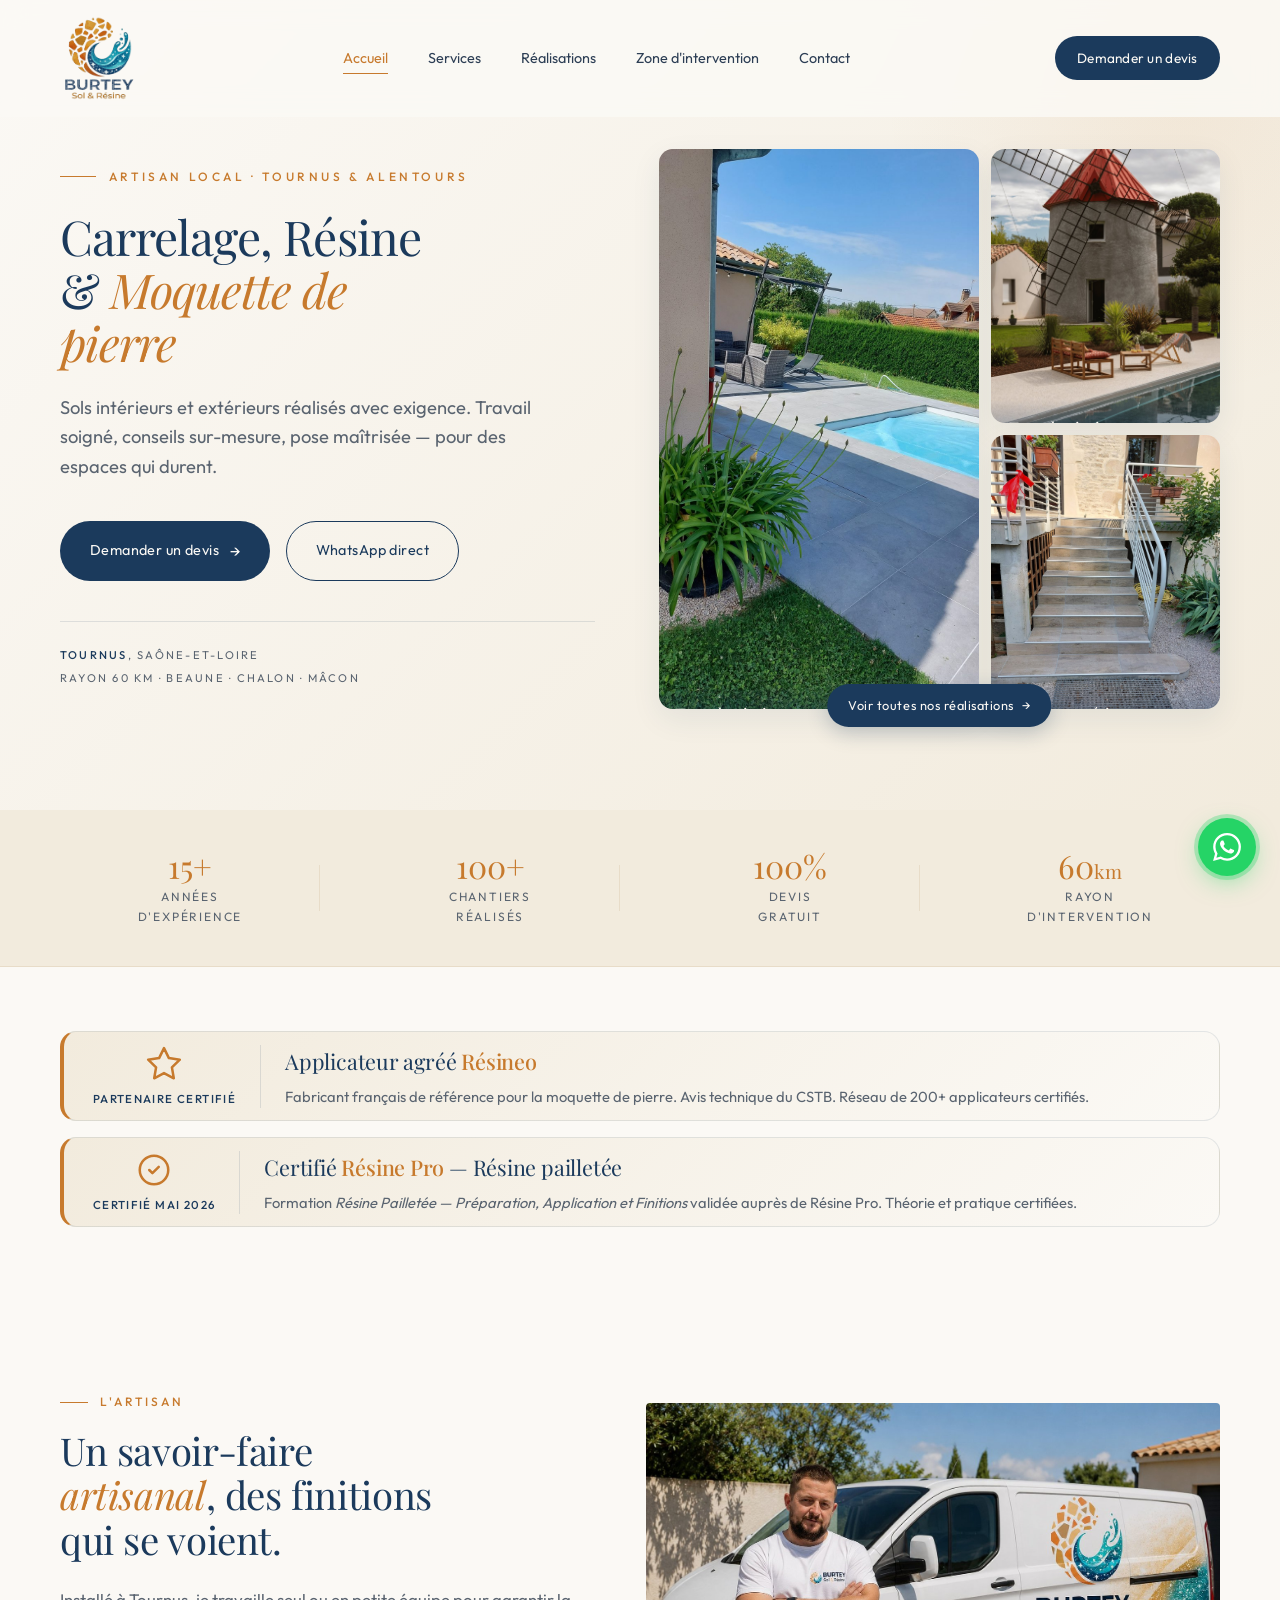
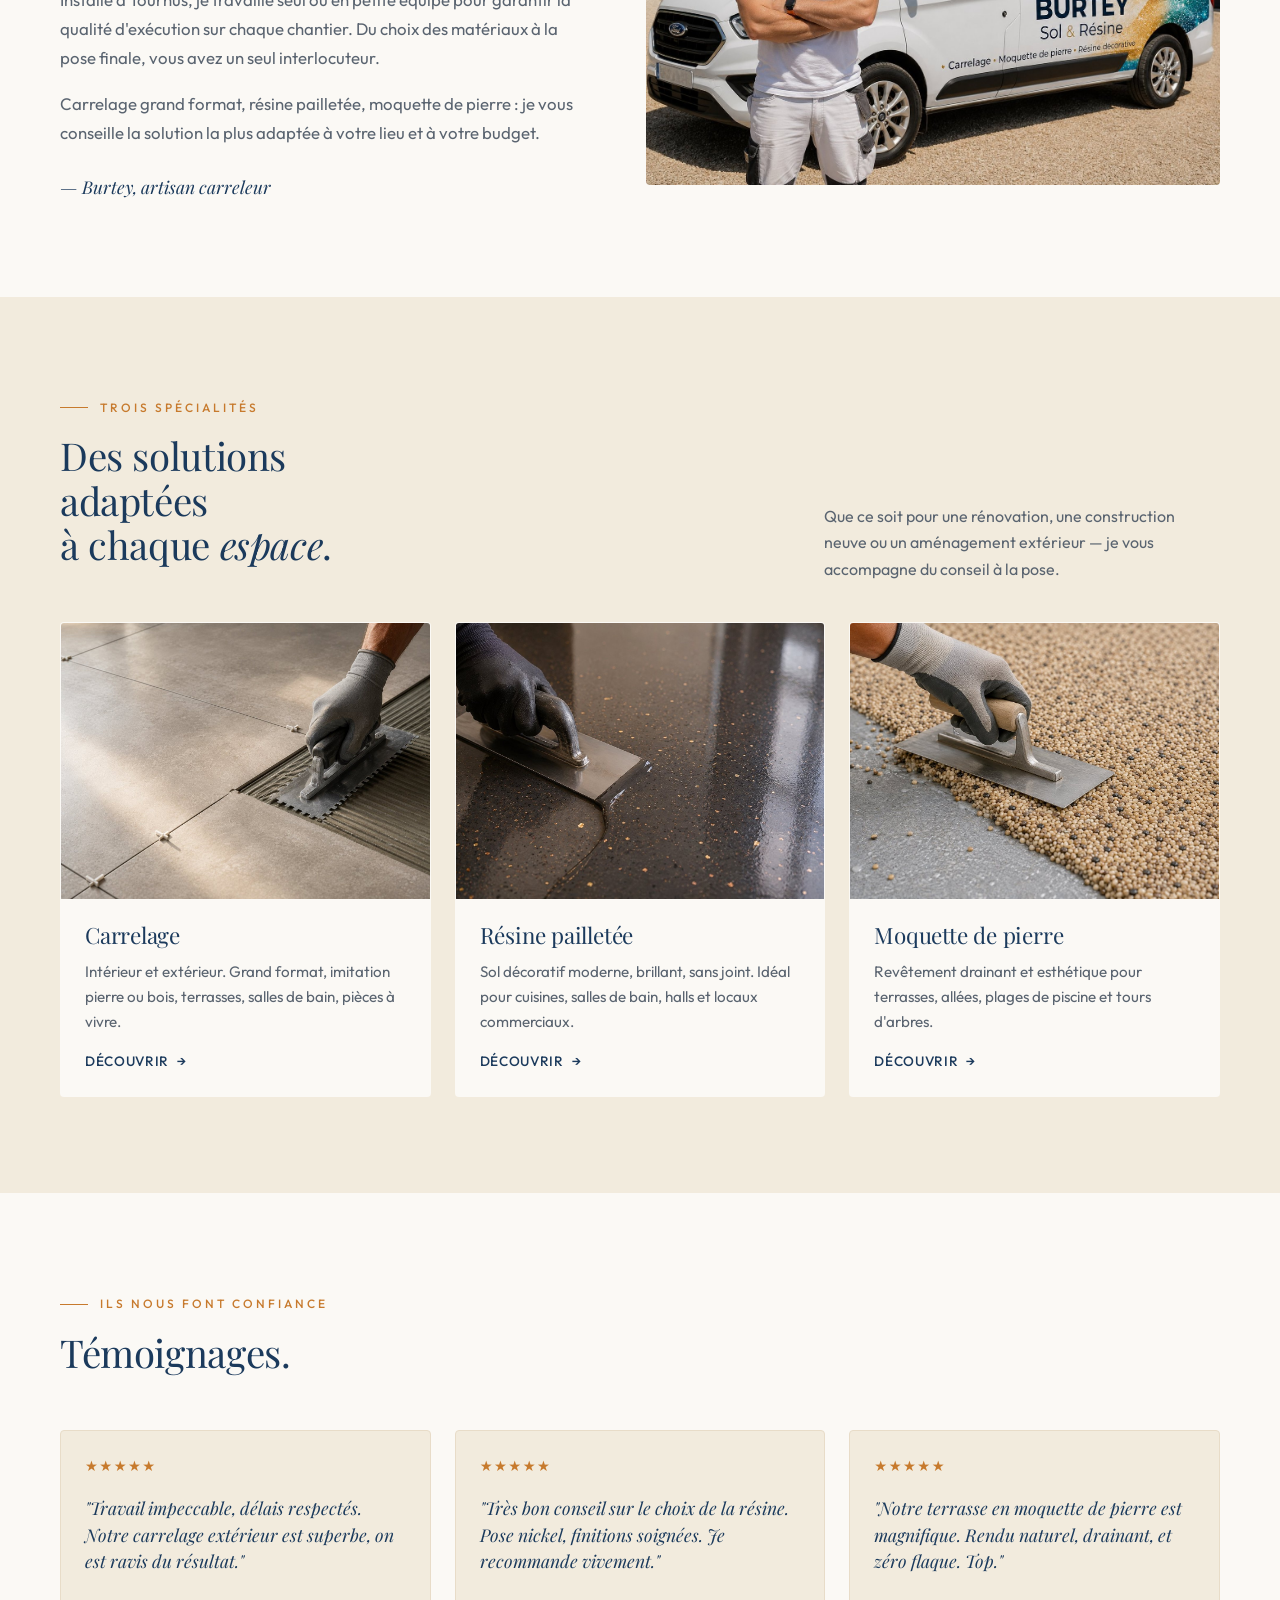
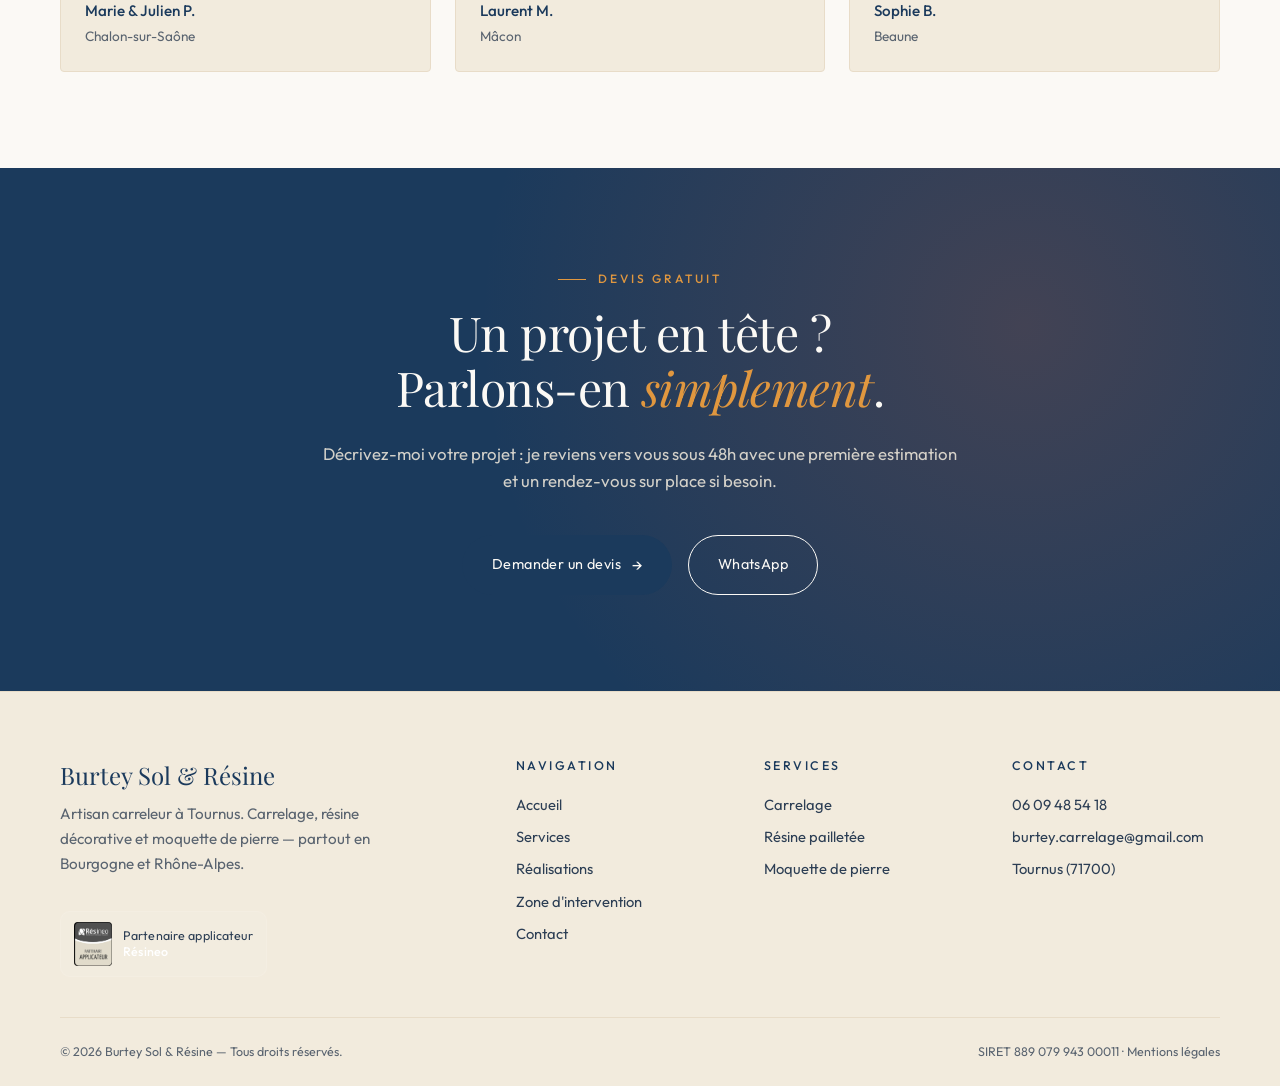
==== commit f7e7dfdf: "Add files via upload" ====
--- a/index.html
+++ b/index.html
@@ -175,7 +175,7 @@
     <div style="display:flex;flex-direction:column;gap:1rem">
 
       <!-- Résineo -->
-      <div class="partner-banner__inner" style="margin:0;width:100%;min-height:100px">
+      <div class="partner-banner__inner" style="margin:0;width:100%;height:90px">
         <div class="partner-banner__badge">
           <svg viewBox="0 0 24 24" fill="none" stroke="currentColor" stroke-width="1.6" stroke-linecap="round" stroke-linejoin="round" aria-hidden="true">
             <path d="M12 2l3.09 6.26L22 9.27l-5 4.87 1.18 6.88L12 17.77l-6.18 3.25L7 14.14 2 9.27l6.91-1.01L12 2z"/>
@@ -193,7 +193,7 @@
       </div>
 
       <!-- Résine Pro -->
-      <div class="partner-banner__inner" style="margin:0;width:100%;min-height:100px">
+      <div class="partner-banner__inner" style="margin:0;width:100%;height:90px">
         <div class="partner-banner__badge">
           <svg viewBox="0 0 24 24" fill="none" stroke="currentColor" stroke-width="1.6" stroke-linecap="round" stroke-linejoin="round" aria-hidden="true">
             <path d="M9 12l2 2 4-4m6 2a9 9 0 11-18 0 9 9 0 0118 0z"/>
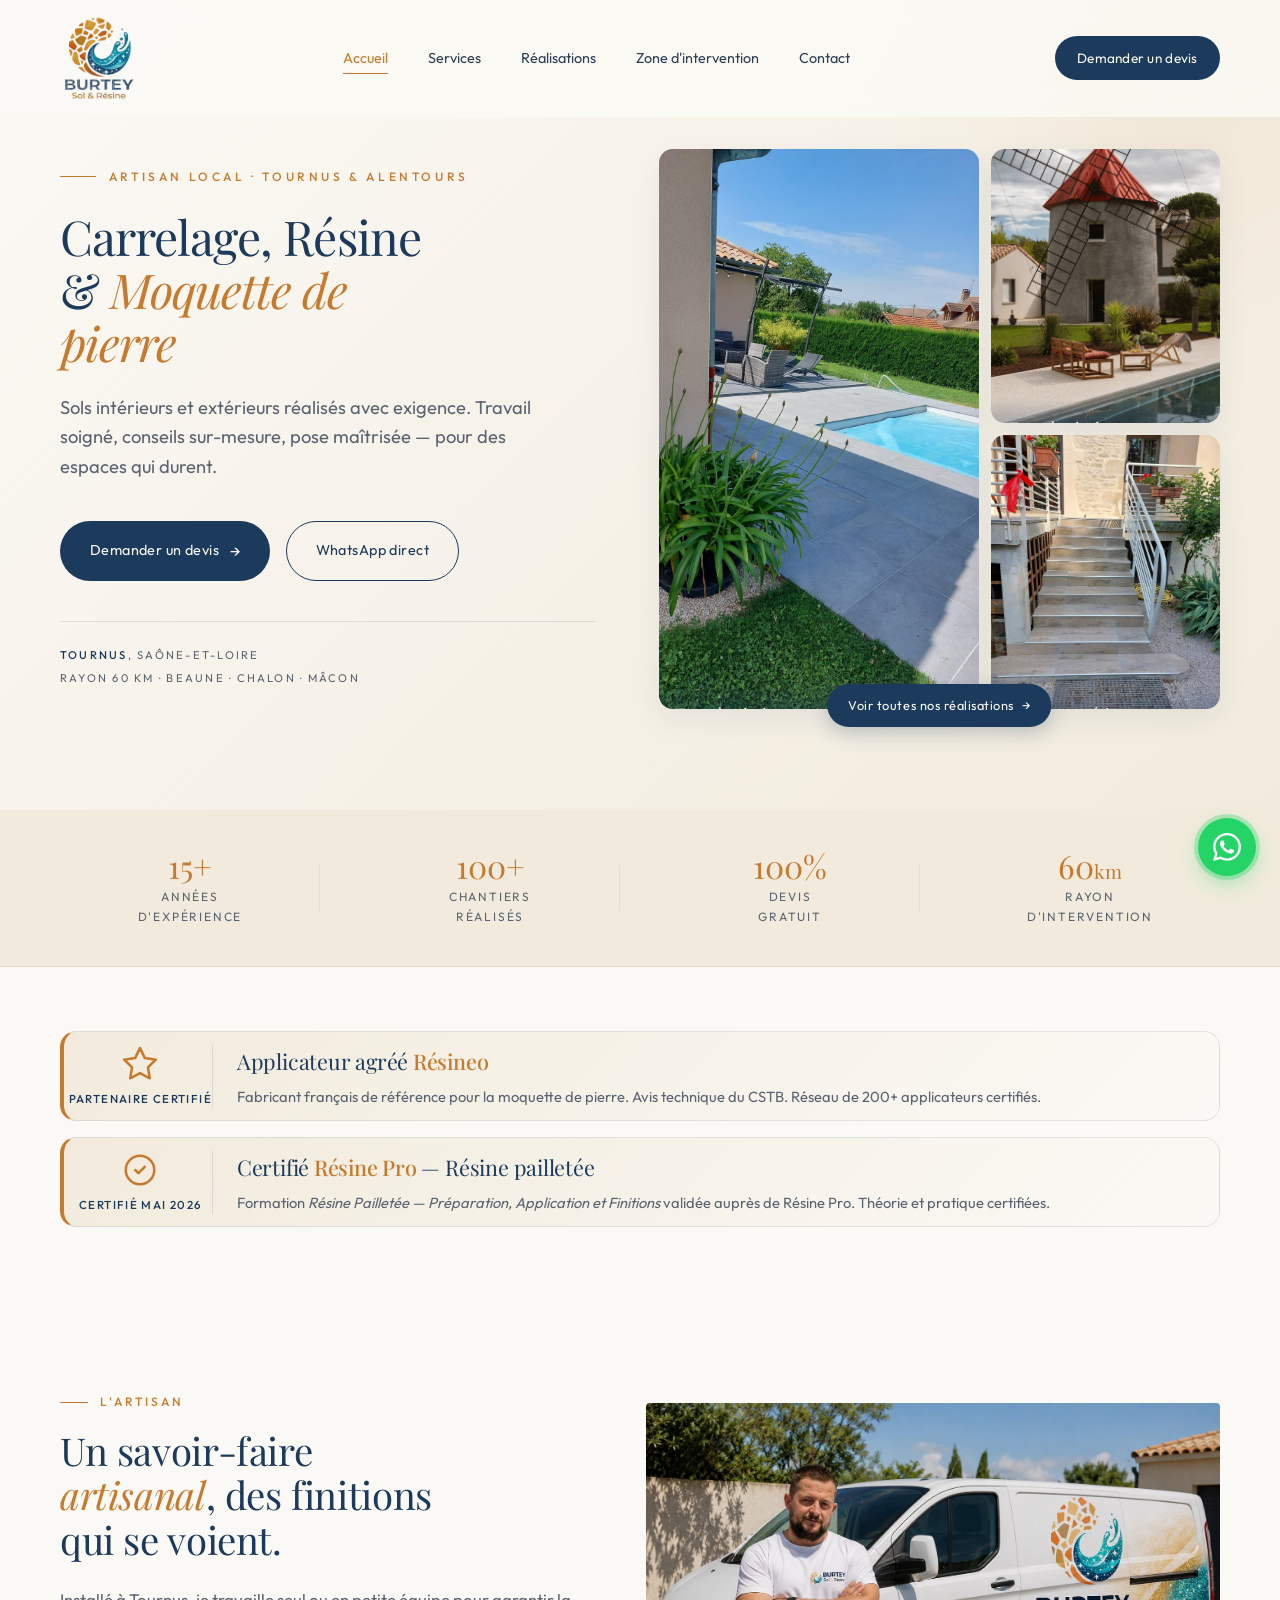
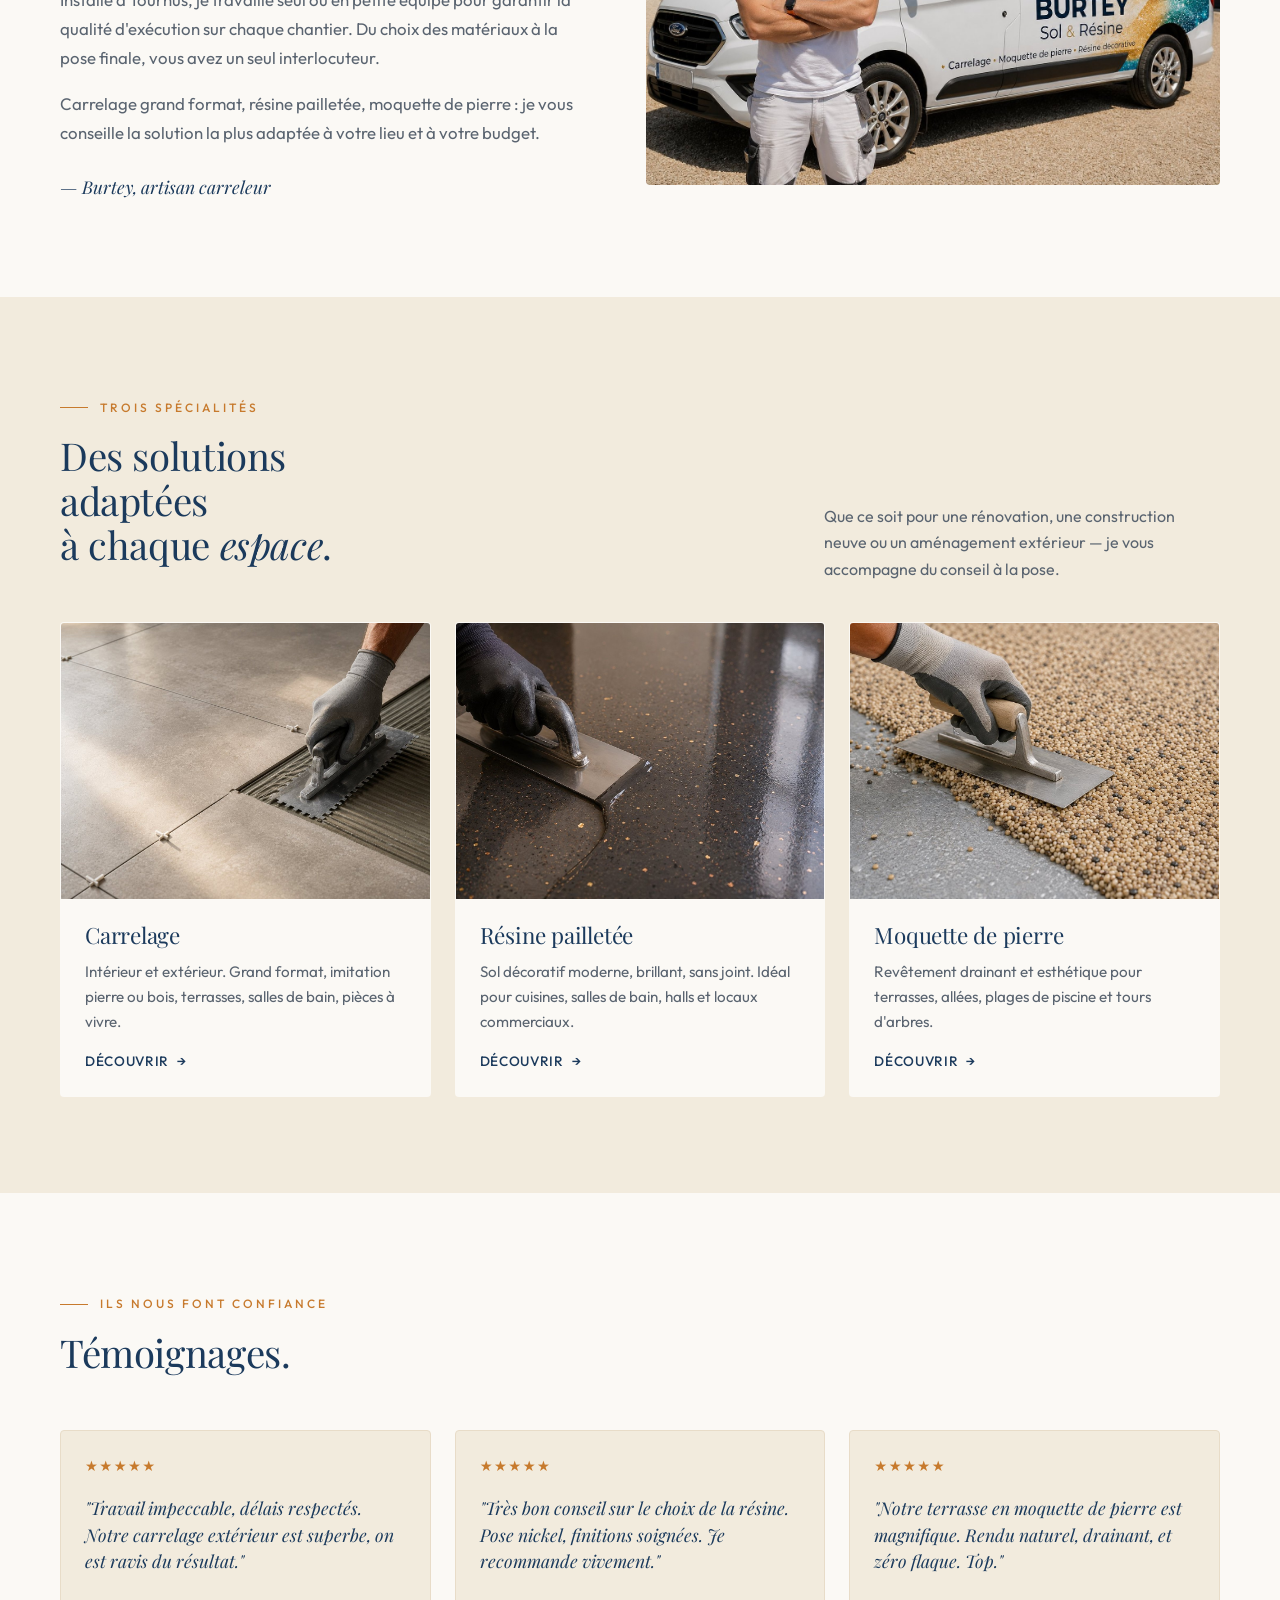
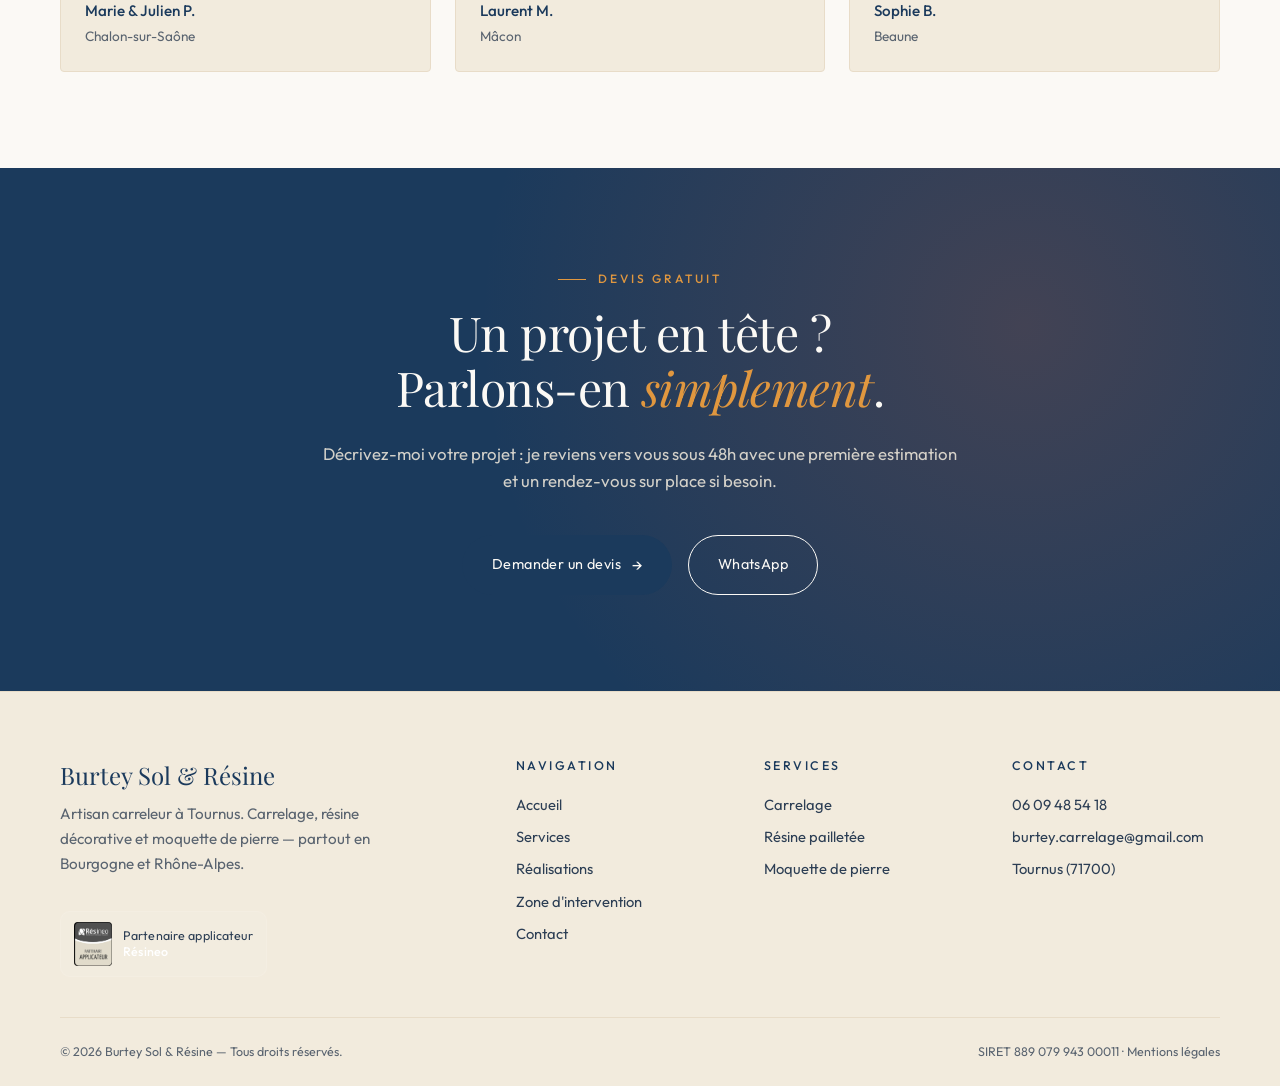
==== commit be6bf2d7: "Add files via upload" ====
--- a/index.html
+++ b/index.html
@@ -176,7 +176,7 @@
 
       <!-- Résineo -->
       <div class="partner-banner__inner" style="margin:0;width:100%;height:90px">
-        <div class="partner-banner__badge">
+        <div class="partner-banner__badge" style="width:120px;flex-shrink:0">
           <svg viewBox="0 0 24 24" fill="none" stroke="currentColor" stroke-width="1.6" stroke-linecap="round" stroke-linejoin="round" aria-hidden="true">
             <path d="M12 2l3.09 6.26L22 9.27l-5 4.87 1.18 6.88L12 17.77l-6.18 3.25L7 14.14 2 9.27l6.91-1.01L12 2z"/>
           </svg>
@@ -194,7 +194,7 @@
 
       <!-- Résine Pro -->
       <div class="partner-banner__inner" style="margin:0;width:100%;height:90px">
-        <div class="partner-banner__badge">
+        <div class="partner-banner__badge" style="width:120px;flex-shrink:0">
           <svg viewBox="0 0 24 24" fill="none" stroke="currentColor" stroke-width="1.6" stroke-linecap="round" stroke-linejoin="round" aria-hidden="true">
             <path d="M9 12l2 2 4-4m6 2a9 9 0 11-18 0 9 9 0 0118 0z"/>
           </svg>
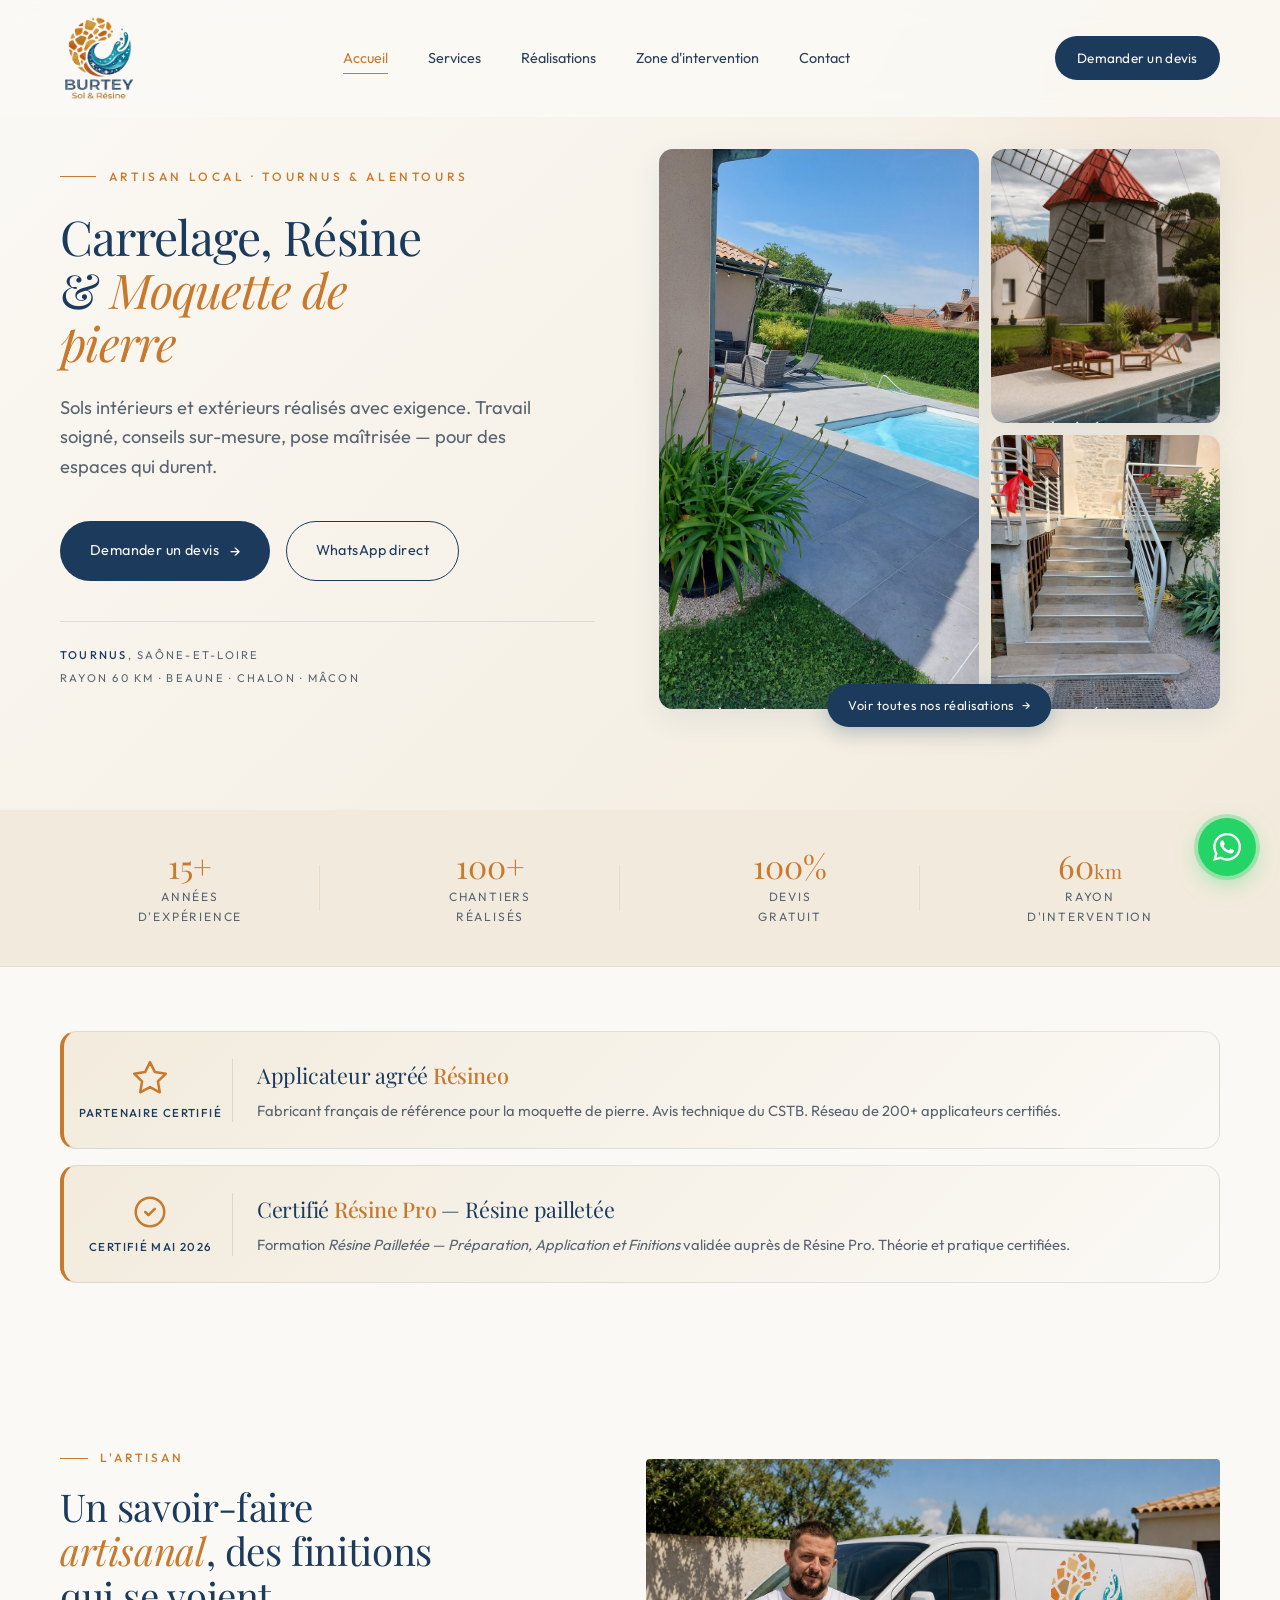
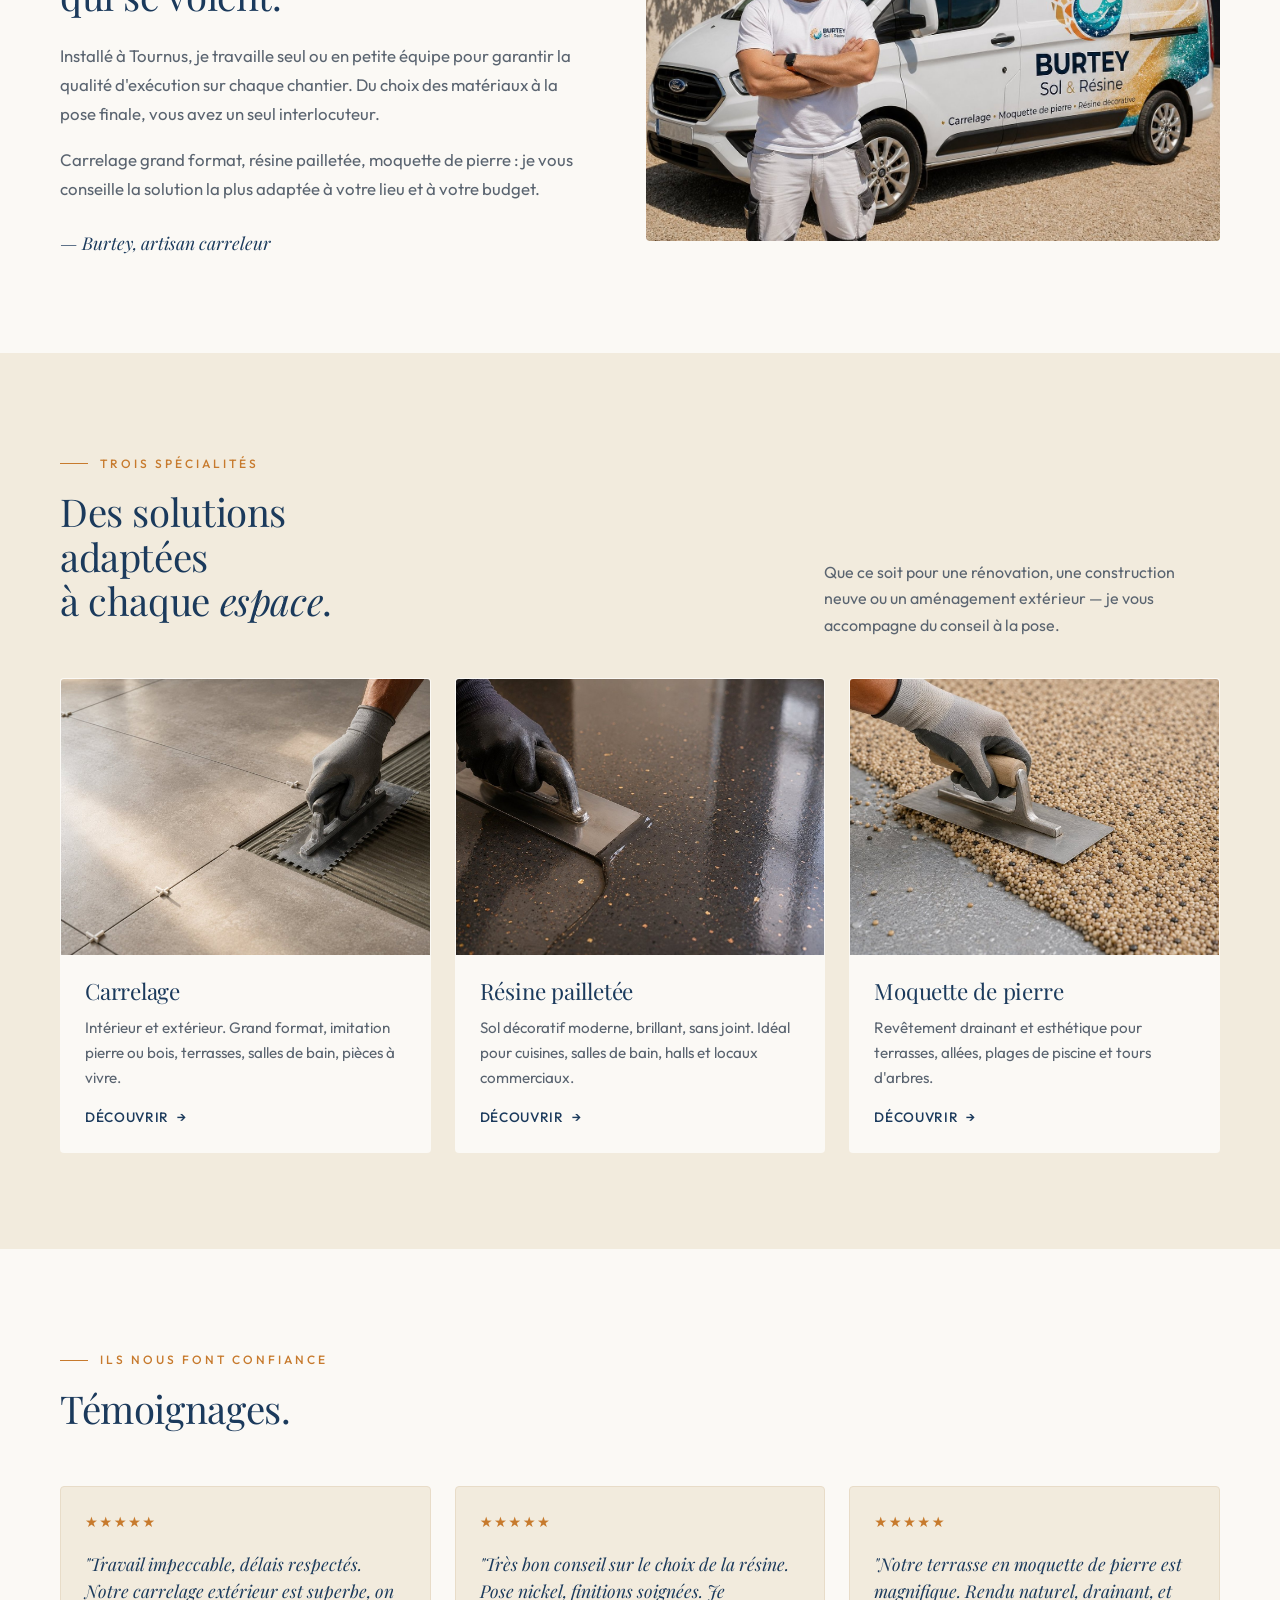
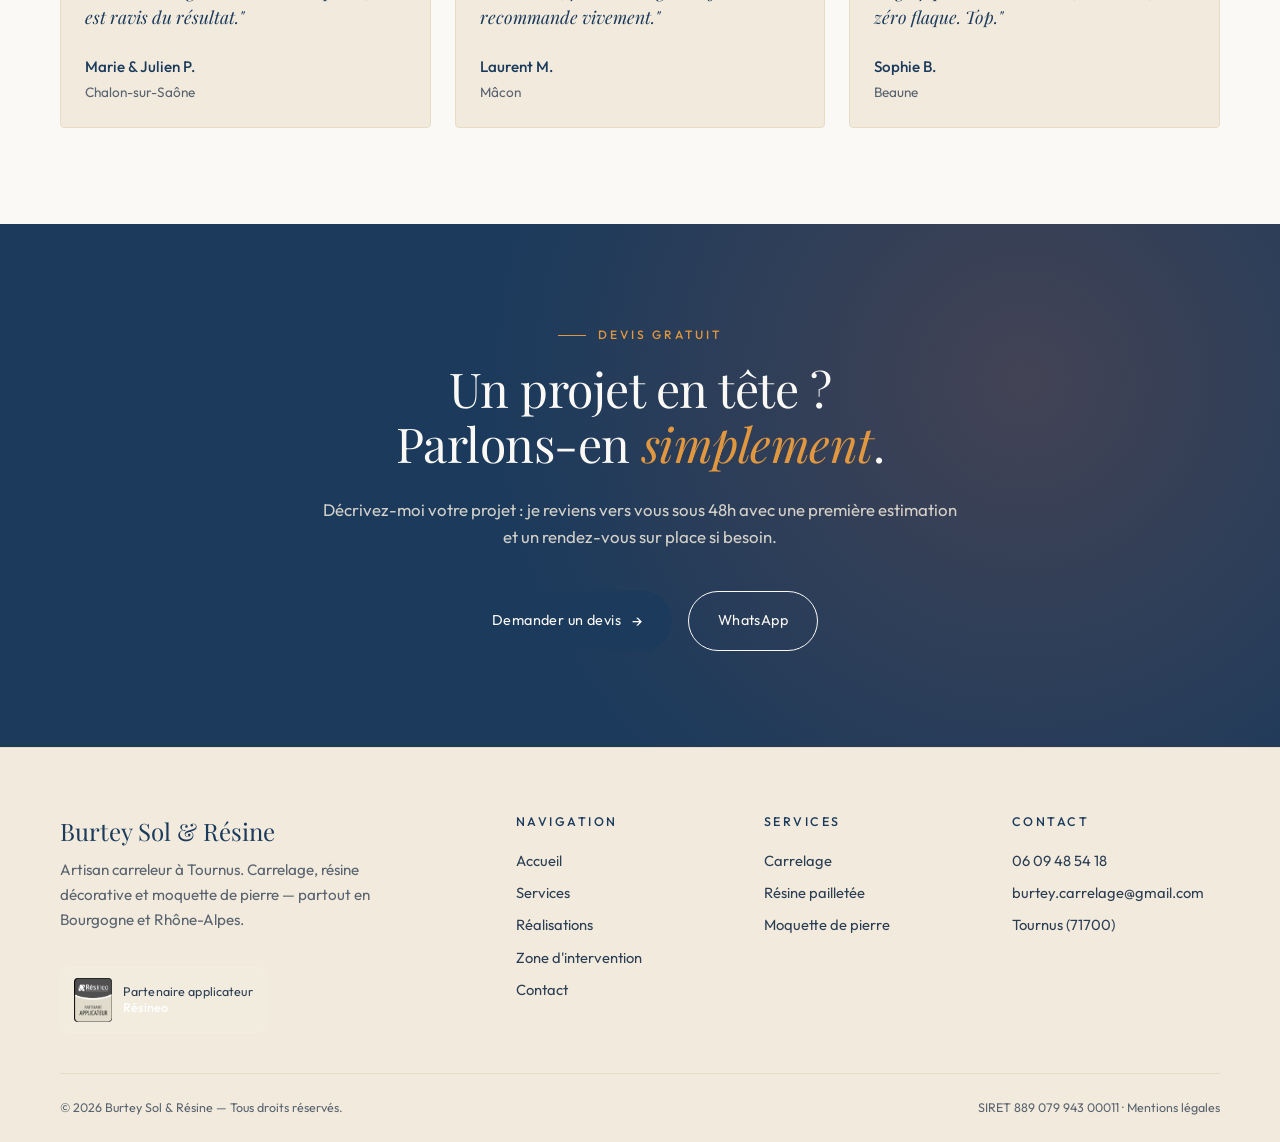
==== commit 5dd862cc: "Add files via upload" ====
--- a/index.html
+++ b/index.html
@@ -175,39 +175,30 @@
     <div style="display:flex;flex-direction:column;gap:1rem">
 
       <!-- Résineo -->
-      <div class="partner-banner__inner" style="margin:0;width:100%;height:90px">
-        <div class="partner-banner__badge" style="width:120px;flex-shrink:0">
+      <div class="partner-banner__inner" style="margin:0;width:100%">
+        <div class="partner-banner__badge" style="width:140px;flex-shrink:0">
           <svg viewBox="0 0 24 24" fill="none" stroke="currentColor" stroke-width="1.6" stroke-linecap="round" stroke-linejoin="round" aria-hidden="true">
             <path d="M12 2l3.09 6.26L22 9.27l-5 4.87 1.18 6.88L12 17.77l-6.18 3.25L7 14.14 2 9.27l6.91-1.01L12 2z"/>
           </svg>
           <span>Partenaire certifié</span>
         </div>
         <div class="partner-banner__text">
-          <p class="partner-banner__title">
-            Applicateur agréé <strong>Résineo</strong>
-          </p>
-          <p class="partner-banner__desc">
-            Fabricant français de référence pour la moquette de pierre. Avis technique du CSTB. Réseau de 200+ applicateurs certifiés.
-          </p>
+          <p class="partner-banner__title">Applicateur agréé <strong>Résineo</strong></p>
+          <p class="partner-banner__desc">Fabricant français de référence pour la moquette de pierre. Avis technique du CSTB. Réseau de 200+ applicateurs certifiés.</p>
         </div>
       </div>
 
       <!-- Résine Pro -->
-      <div class="partner-banner__inner" style="margin:0;width:100%;height:90px">
-        <div class="partner-banner__badge" style="width:120px;flex-shrink:0">
+      <div class="partner-banner__inner" style="margin:0;width:100%">
+        <div class="partner-banner__badge" style="width:140px;flex-shrink:0">
           <svg viewBox="0 0 24 24" fill="none" stroke="currentColor" stroke-width="1.6" stroke-linecap="round" stroke-linejoin="round" aria-hidden="true">
             <path d="M9 12l2 2 4-4m6 2a9 9 0 11-18 0 9 9 0 0118 0z"/>
           </svg>
           <span>Certifié mai 2026</span>
         </div>
         <div class="partner-banner__text">
-          <p class="partner-banner__title">
-            Certifié <strong>Résine Pro</strong> — Résine pailletée
-          </p>
-          <p class="partner-banner__desc">
-            Formation <em>Résine Pailletée — Préparation, Application et Finitions</em>
-            validée auprès de Résine Pro. Théorie et pratique certifiées.
-          </p>
+          <p class="partner-banner__title">Certifié <strong>Résine Pro</strong> — Résine pailletée</p>
+          <p class="partner-banner__desc">Formation <em>Résine Pailletée — Préparation, Application et Finitions</em> validée auprès de Résine Pro. Théorie et pratique certifiées.</p>
         </div>
       </div>
 
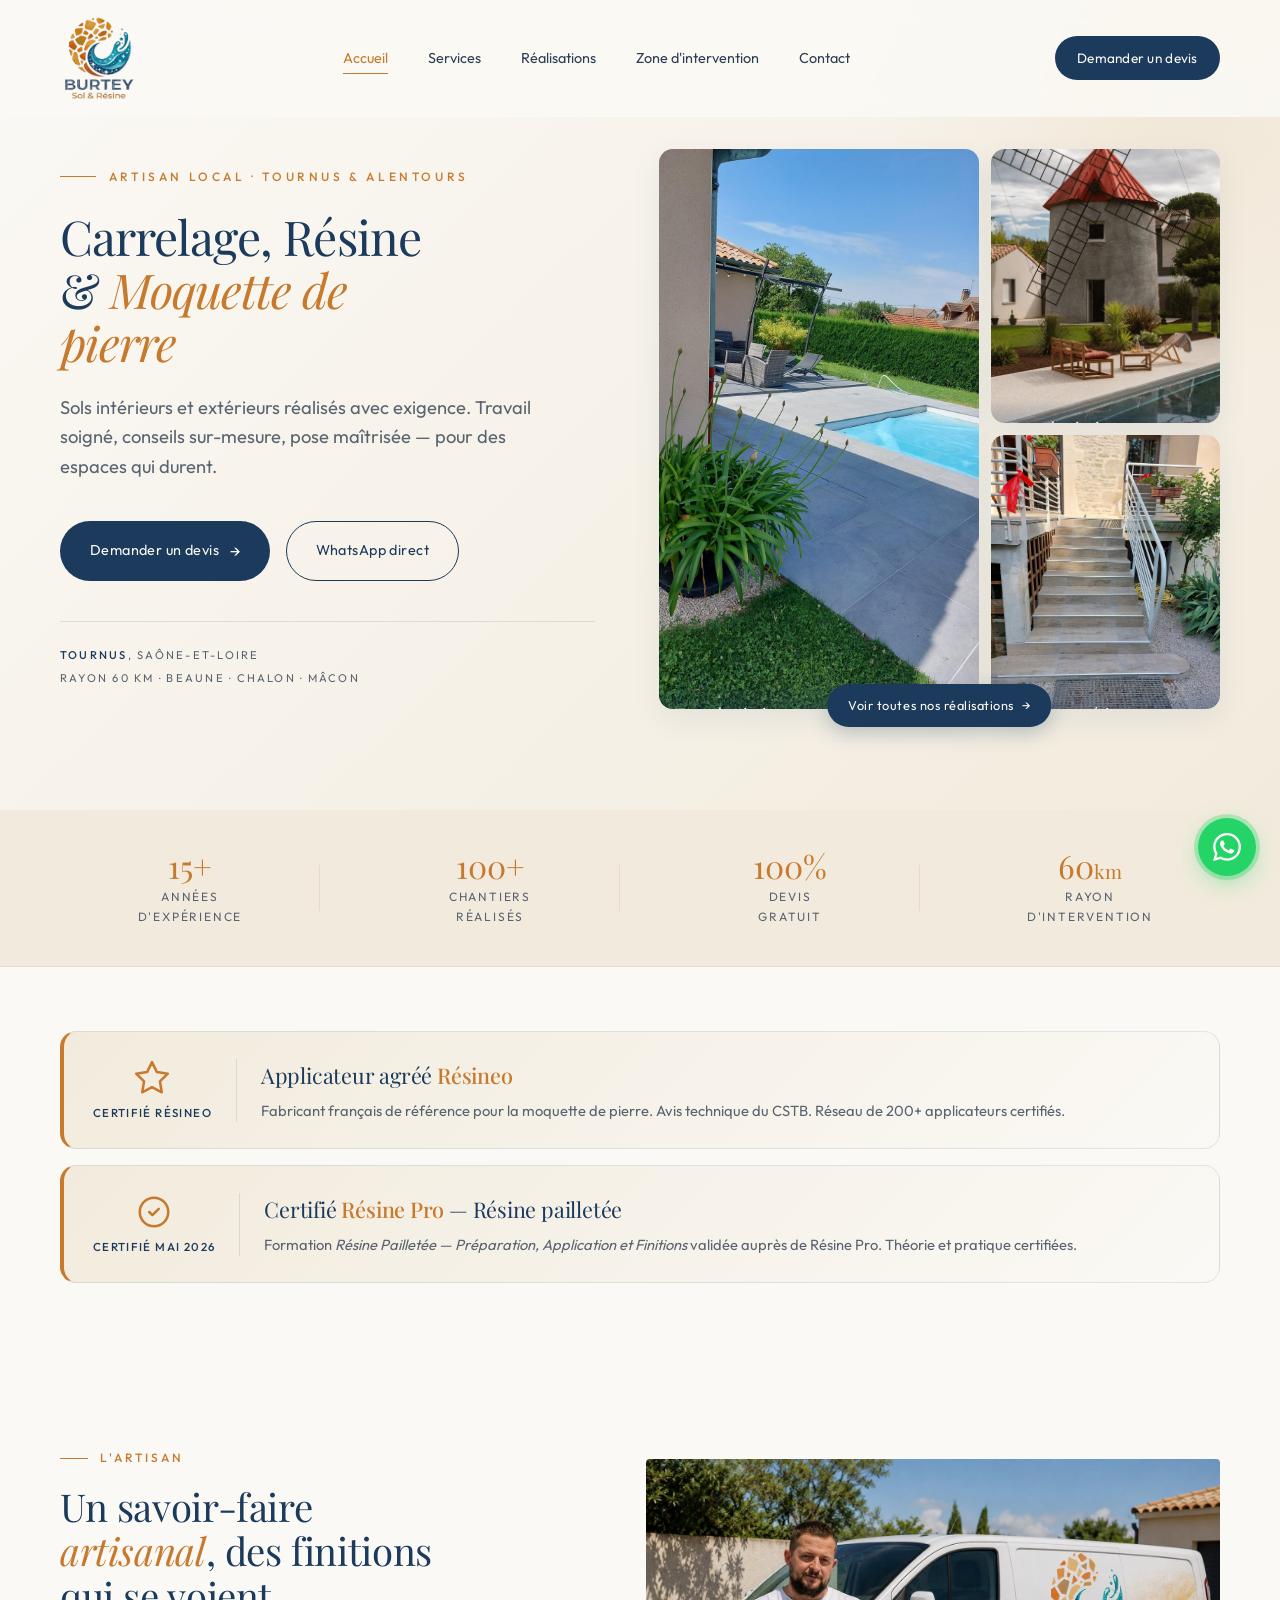
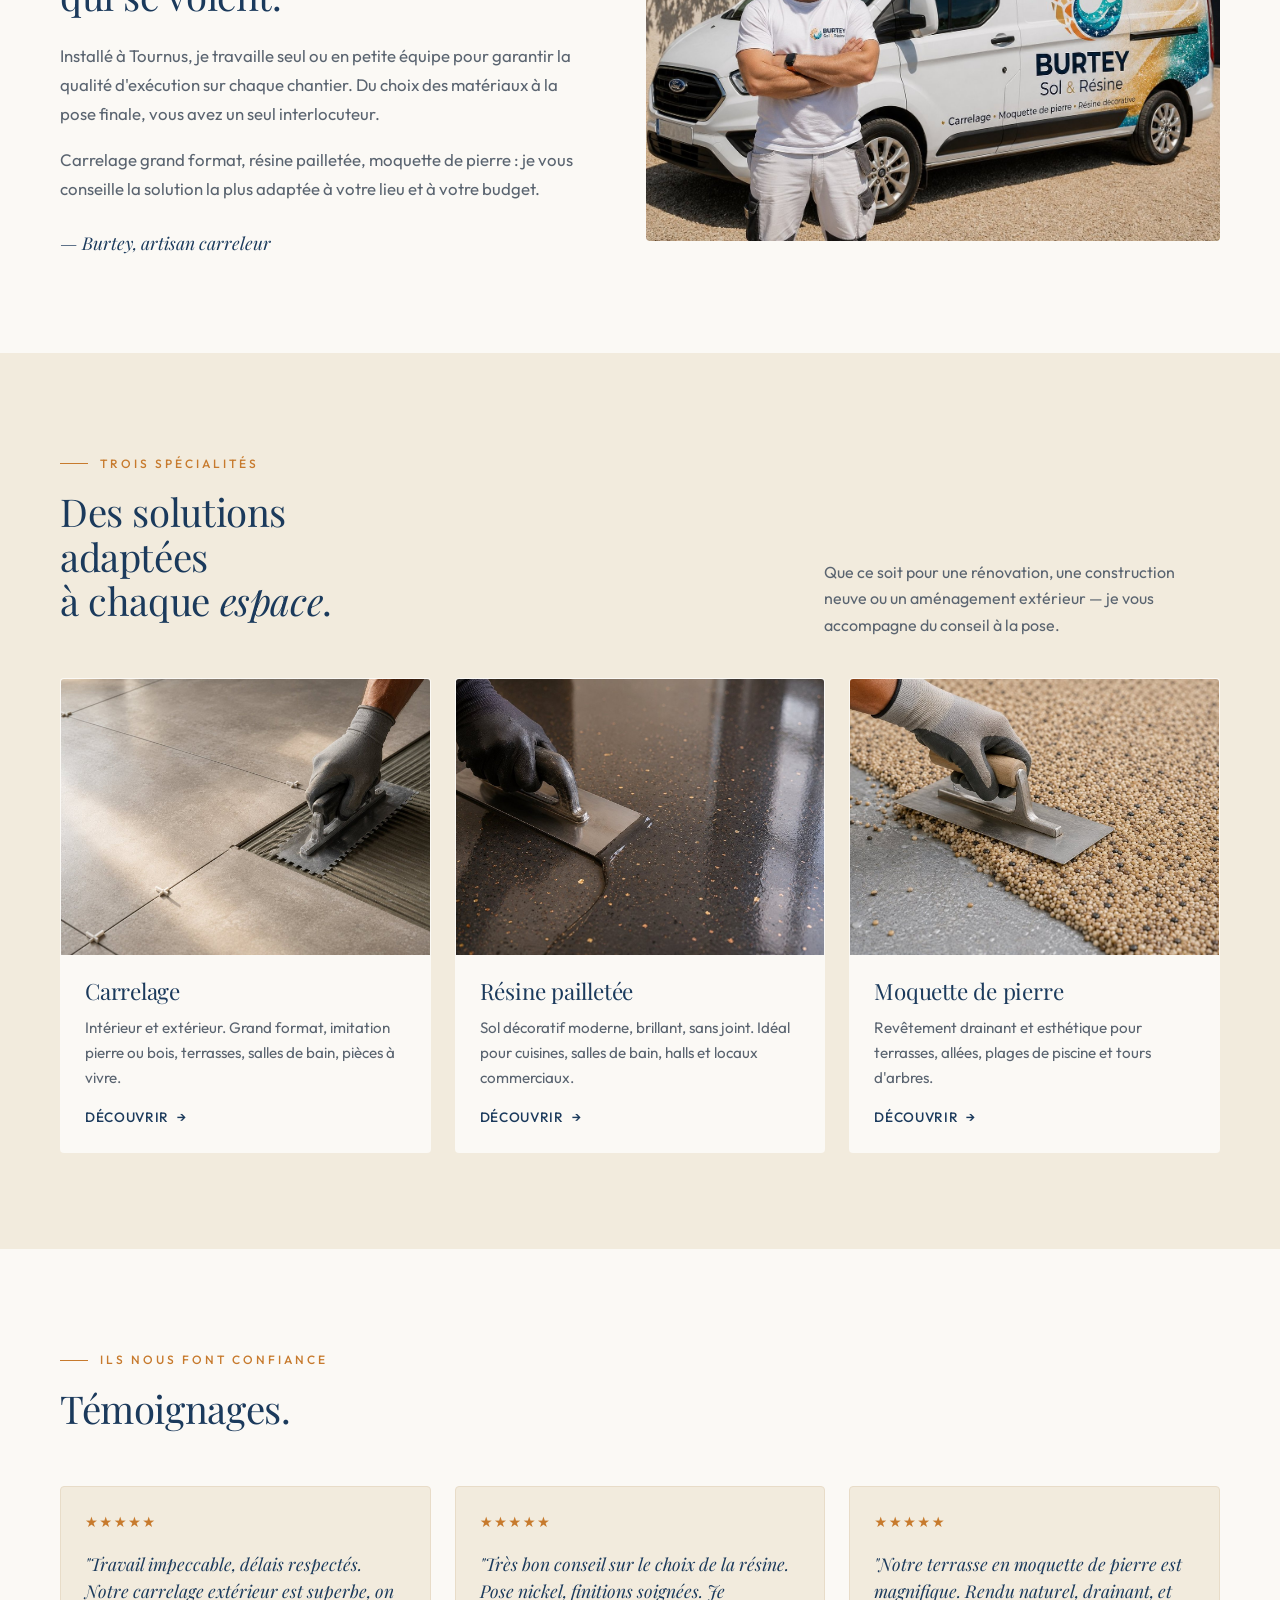
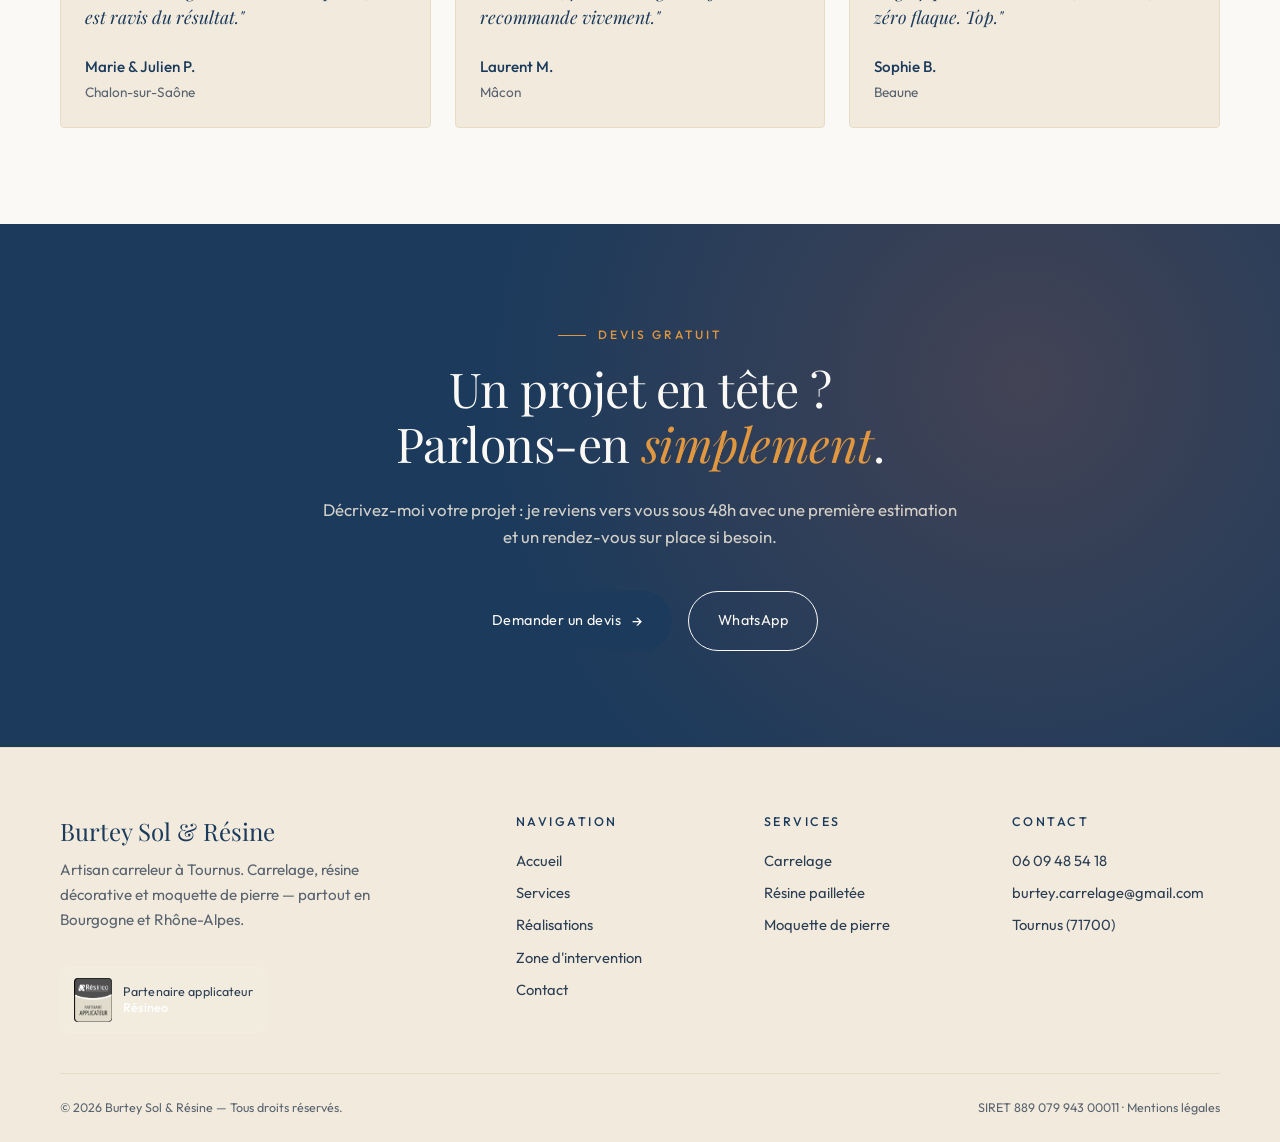
==== commit 388edf88: "Add files via upload" ====
--- a/index.html
+++ b/index.html
@@ -176,11 +176,11 @@
 
       <!-- Résineo -->
       <div class="partner-banner__inner" style="margin:0;width:100%">
-        <div class="partner-banner__badge" style="width:140px;flex-shrink:0">
+        <div class="partner-banner__badge" style="flex-shrink:0">
           <svg viewBox="0 0 24 24" fill="none" stroke="currentColor" stroke-width="1.6" stroke-linecap="round" stroke-linejoin="round" aria-hidden="true">
             <path d="M12 2l3.09 6.26L22 9.27l-5 4.87 1.18 6.88L12 17.77l-6.18 3.25L7 14.14 2 9.27l6.91-1.01L12 2z"/>
           </svg>
-          <span>Partenaire certifié</span>
+          <span>Certifié Résineo</span>
         </div>
         <div class="partner-banner__text">
           <p class="partner-banner__title">Applicateur agréé <strong>Résineo</strong></p>
@@ -190,7 +190,7 @@
 
       <!-- Résine Pro -->
       <div class="partner-banner__inner" style="margin:0;width:100%">
-        <div class="partner-banner__badge" style="width:140px;flex-shrink:0">
+        <div class="partner-banner__badge" style="flex-shrink:0">
           <svg viewBox="0 0 24 24" fill="none" stroke="currentColor" stroke-width="1.6" stroke-linecap="round" stroke-linejoin="round" aria-hidden="true">
             <path d="M9 12l2 2 4-4m6 2a9 9 0 11-18 0 9 9 0 0118 0z"/>
           </svg>
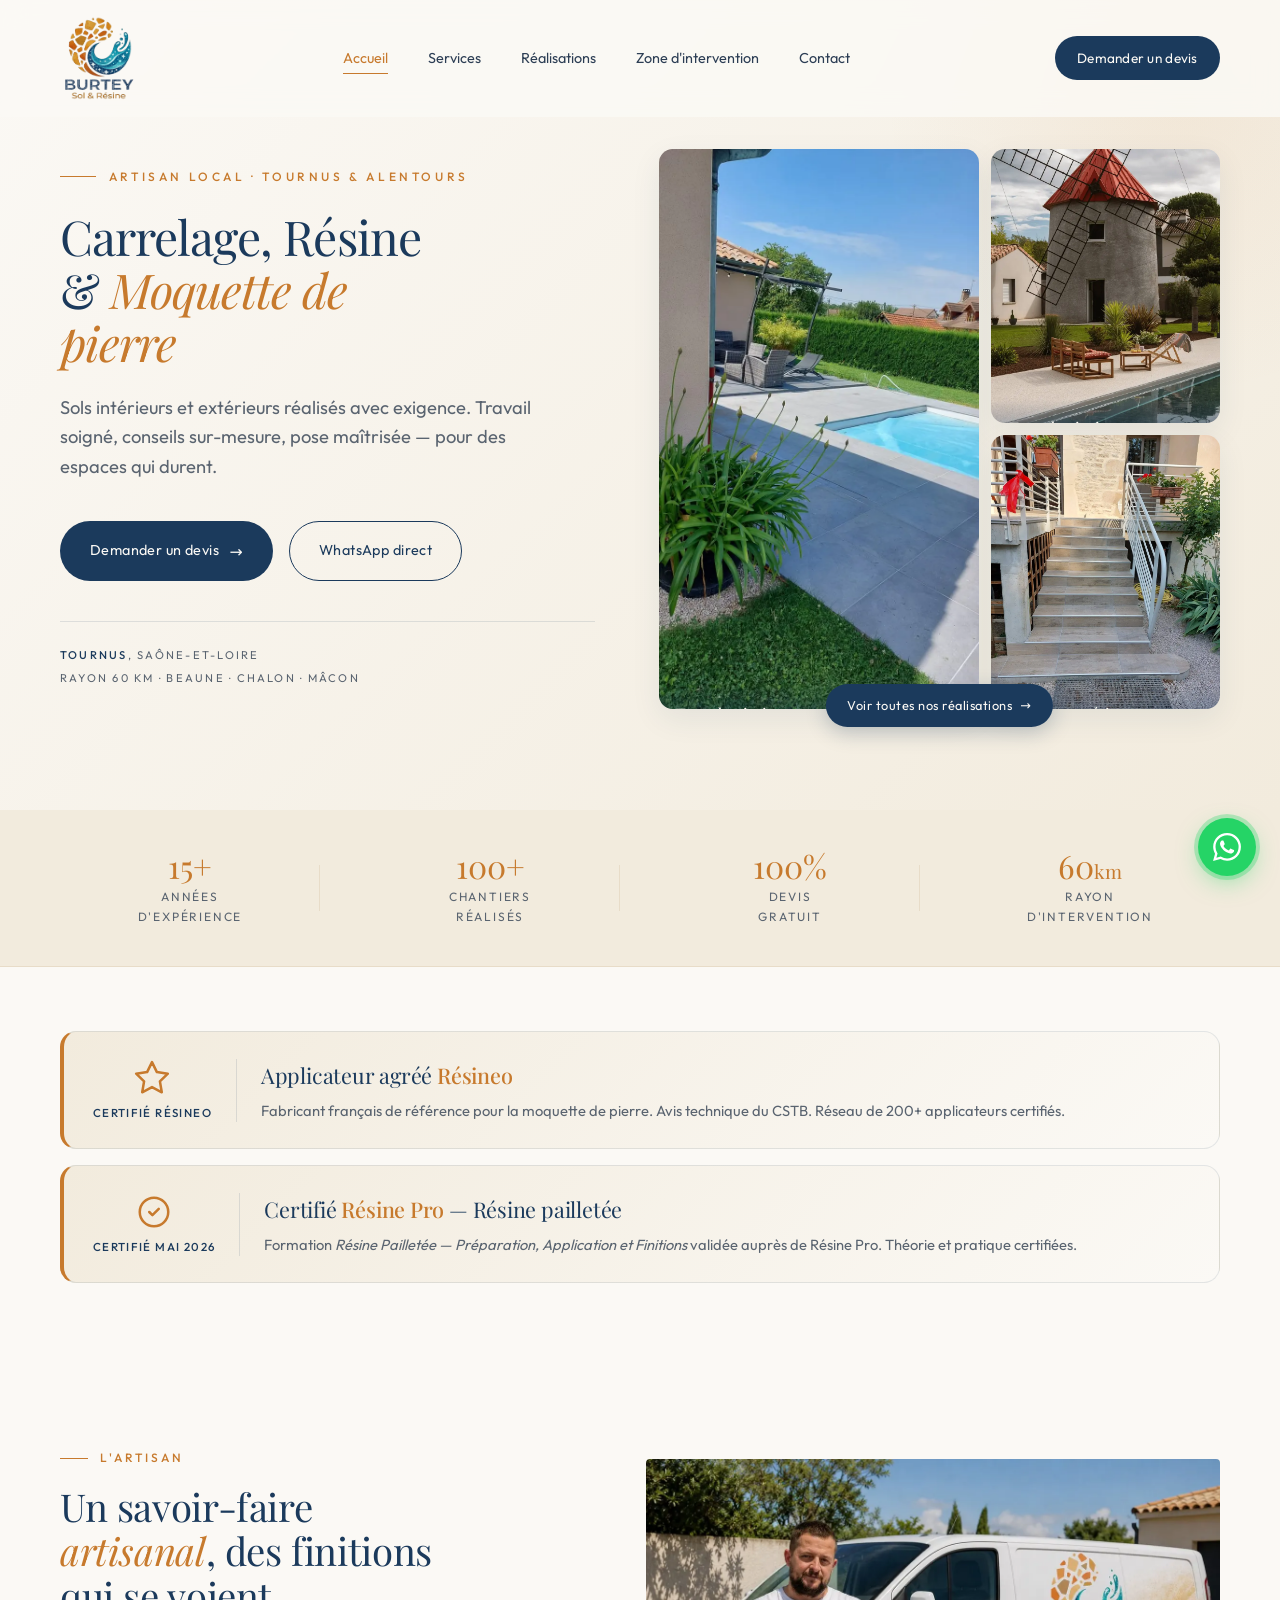
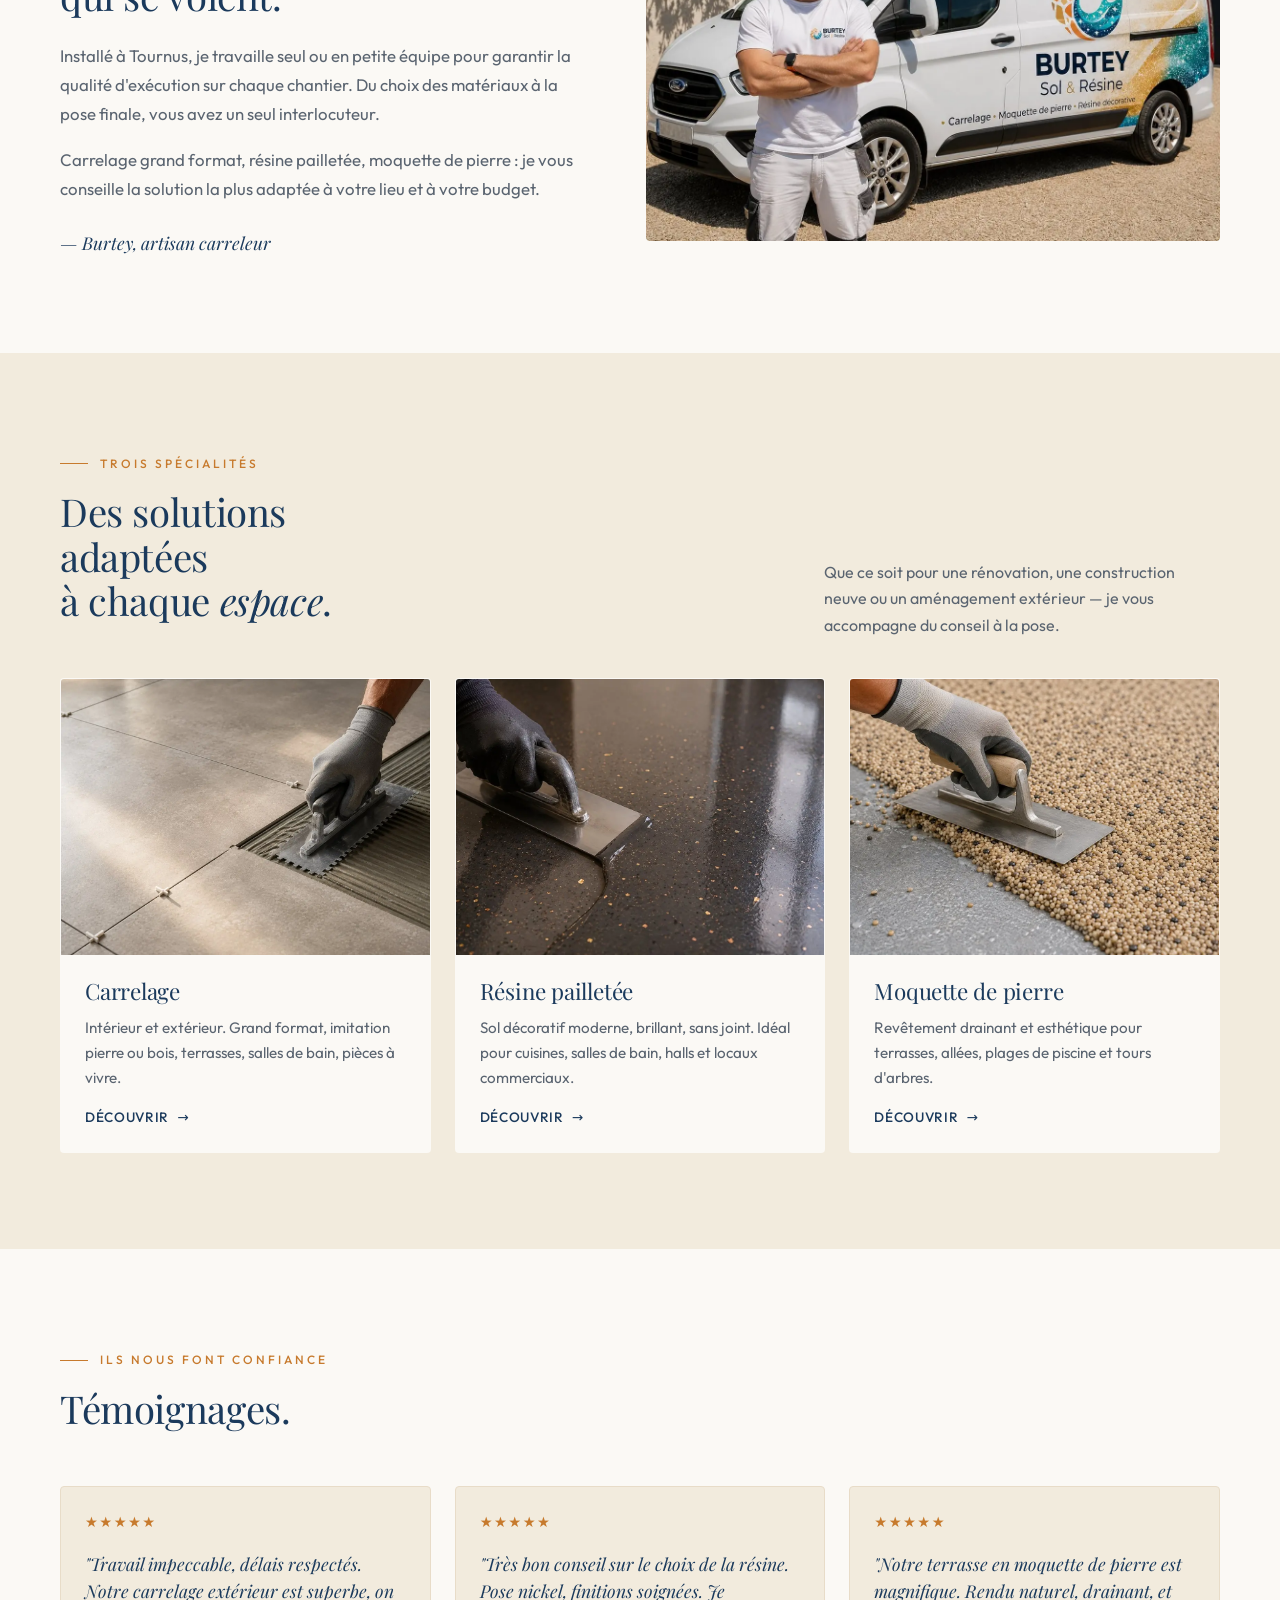
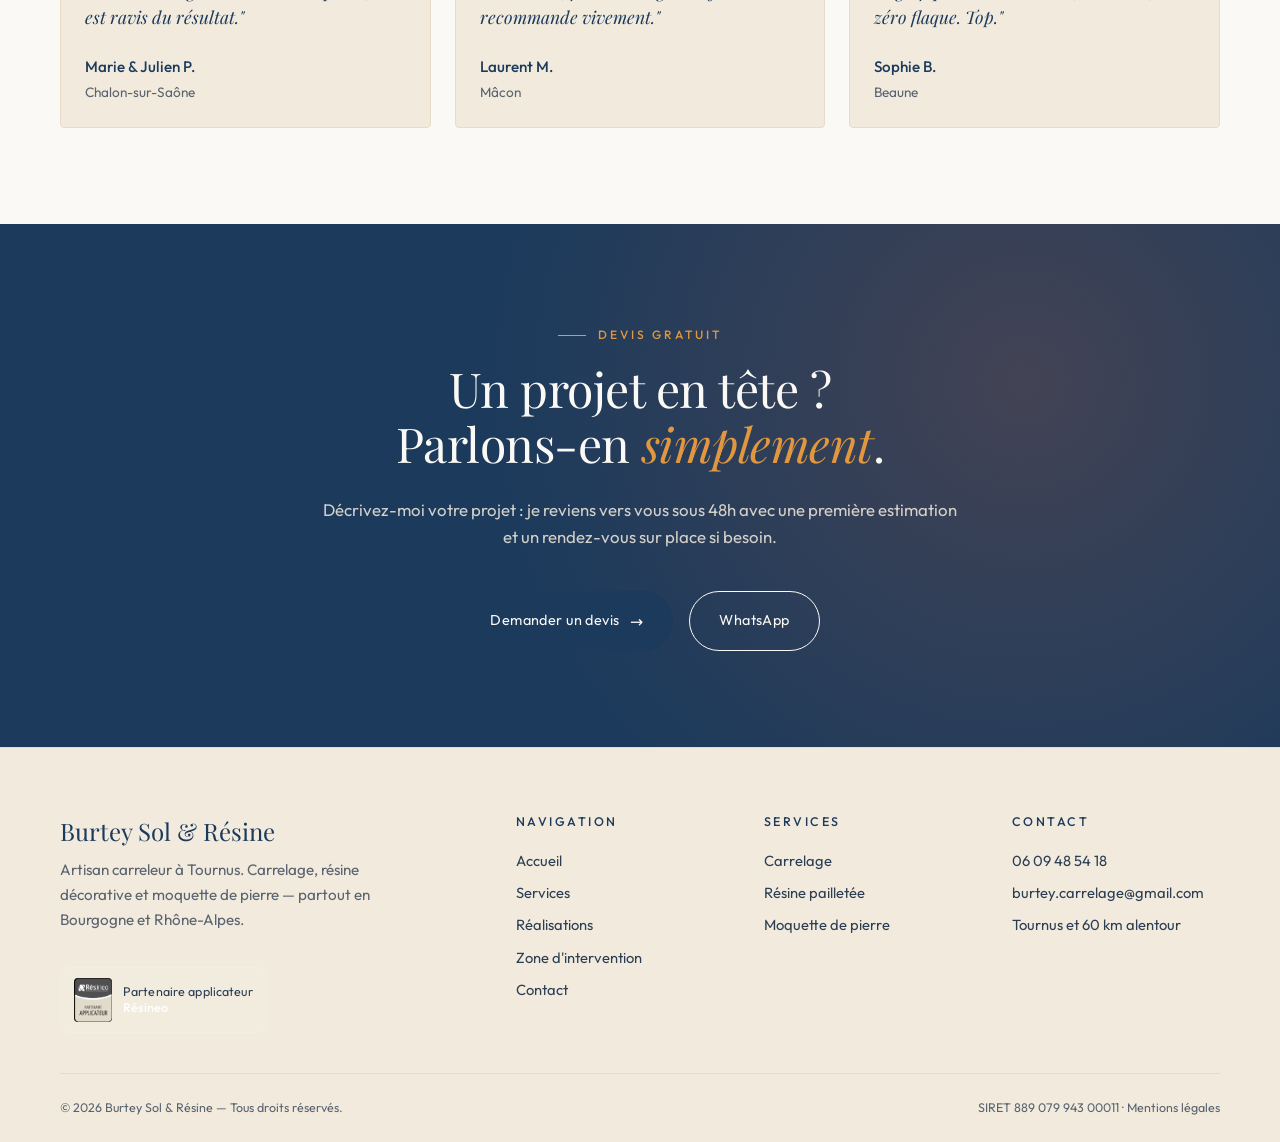
==== commit 02aa5f06: "Add files via upload" ====
--- a/index.html
+++ b/index.html
@@ -9,45 +9,157 @@
 <meta name="keywords" content="carreleur Tournus, résine sol Tournus, moquette de pierre Tournus, carrelage Mâcon, carrelage Chalon-sur-Saône">
 <meta name="author" content="Burtey Sol & Résine">
 <meta name="robots" content="index, follow">
-<meta name="geo.region" content="FR-71">
-<meta name="geo.placename" content="Tournus">
-
-<!-- Open Graph -->
+
+<link rel="canonical" href="https://burtey-sol-resine.fr/">
+
+<!-- Open Graph / partage (WhatsApp, Facebook, SMS) -->
 <meta property="og:type" content="website">
+<meta property="og:site_name" content="Burtey Sol &amp; Résine">
+<meta property="og:locale" content="fr_FR">
+<meta property="og:url" content="https://burtey-sol-resine.fr/">
 <meta property="og:title" content="Burtey Sol & Résine — Carreleur artisan à Tournus">
 <meta property="og:description" content="Carrelage, résine décorative et moquette de pierre. Artisan local, travail soigné, devis gratuit.">
-<meta property="og:locale" content="fr_FR">
-
-<!-- Schema.org : LocalBusiness -->
+<meta property="og:image" content="https://burtey-sol-resine.fr/images/og-image.jpg">
+<meta property="og:image:width" content="1200">
+<meta property="og:image:height" content="630">
+<meta property="og:image:alt" content="Plage de piscine en moquette de pierre réalisée par Burtey Sol &amp; Résine">
+<meta name="twitter:card" content="summary_large_image">
+
+<!-- Polices auto-hébergées : préchargement des deux principales -->
+<link rel="preload" href="fonts/outfit-latin.woff2" as="font" type="font/woff2" crossorigin>
+<link rel="preload" href="fonts/playfair-display-latin.woff2" as="font" type="font/woff2" crossorigin>
+
+<!-- MESURE D'AUDIENCE : emplacement réservé (outil à choisir) -->
+
+<!-- Données structurées schema.org -->
 <script type="application/ld+json">
 {
   "@context": "https://schema.org",
-  "@type": "LocalBusiness",
-  "name": "Burtey Sol & Résine",
-  "image": "",
-  "description": "Artisan spécialiste du carrelage, de la résine décorative pailletée et de la moquette de pierre à Tournus et alentours.",
-  "address": {
-    "@type": "PostalAddress",
-    "addressLocality": "Tournus",
-    "postalCode": "71700",
-    "addressRegion": "Saône-et-Loire",
-    "addressCountry": "FR"
-  },
-  "areaServed": ["Tournus", "Mâcon", "Chalon-sur-Saône", "Beaune", "Montceau-les-Mines", "Lons-le-Saunier", "Louhans", "Cluny", "Bourg-en-Bresse", "Paray-le-Monial"],
-  "telephone": "+33609485418",
-  "priceRange": "€€"
+  "@graph": [
+    {
+      "@type": "HomeAndConstructionBusiness",
+      "@id": "https://burtey-sol-resine.fr/#entreprise",
+      "name": "Burtey Sol & Résine",
+      "legalName": "Burtey Romain Carrelage",
+      "url": "https://burtey-sol-resine.fr/",
+      "logo": "https://burtey-sol-resine.fr/images/logo-full.png",
+      "image": "https://burtey-sol-resine.fr/images/og-image.jpg",
+      "description": "Artisan carreleur basé près de Tournus : carrelage intérieur et extérieur, résine décorative pailletée et moquette de pierre, dans un rayon de 60 km en Saône-et-Loire, Ain et Jura.",
+      "telephone": "+33609485418",
+      "email": "burtey.carrelage@gmail.com",
+      "priceRange": "€€",
+      "address": {
+        "@type": "PostalAddress",
+        "addressLocality": "Jugy",
+        "postalCode": "71240",
+        "addressRegion": "Saône-et-Loire",
+        "addressCountry": "FR"
+      },
+      "areaServed": [
+        {
+          "@type": "GeoCircle",
+          "geoMidpoint": {
+            "@type": "GeoCoordinates",
+            "latitude": 46.5627,
+            "longitude": 4.9097
+          },
+          "geoRadius": 60000
+        },
+        {
+          "@type": "City",
+          "name": "Tournus"
+        },
+        {
+          "@type": "City",
+          "name": "Mâcon"
+        },
+        {
+          "@type": "City",
+          "name": "Chalon-sur-Saône"
+        },
+        {
+          "@type": "City",
+          "name": "Beaune"
+        },
+        {
+          "@type": "City",
+          "name": "Cluny"
+        },
+        {
+          "@type": "City",
+          "name": "Louhans"
+        },
+        {
+          "@type": "City",
+          "name": "Montceau-les-Mines"
+        },
+        {
+          "@type": "City",
+          "name": "Lons-le-Saunier"
+        },
+        {
+          "@type": "City",
+          "name": "Bourg-en-Bresse"
+        },
+        {
+          "@type": "City",
+          "name": "Paray-le-Monial"
+        }
+      ],
+      "openingHoursSpecification": [
+        {
+          "@type": "OpeningHoursSpecification",
+          "dayOfWeek": [
+            "Monday",
+            "Tuesday",
+            "Wednesday",
+            "Thursday",
+            "Friday"
+          ],
+          "opens": "08:00",
+          "closes": "19:00"
+        },
+        {
+          "@type": "OpeningHoursSpecification",
+          "dayOfWeek": "Saturday",
+          "opens": "09:00",
+          "closes": "17:00"
+        }
+      ],
+      "founder": {
+        "@type": "Person",
+        "name": "Romain Burtey"
+      },
+      "knowsAbout": [
+        "Carrelage",
+        "Résine décorative pailletée",
+        "Moquette de pierre",
+        "Sol drainant",
+        "Plage de piscine"
+      ]
+    },
+    {
+      "@type": "WebSite",
+      "@id": "https://burtey-sol-resine.fr/#site",
+      "url": "https://burtey-sol-resine.fr/",
+      "name": "Burtey Sol & Résine",
+      "inLanguage": "fr-FR",
+      "publisher": {
+        "@id": "https://burtey-sol-resine.fr/#entreprise"
+      }
+    }
+  ]
 }
 </script>
 
-<link rel="preconnect" href="https://fonts.googleapis.com">
-<link rel="preconnect" href="https://fonts.gstatic.com" crossorigin>
-<link href="https://fonts.googleapis.com/css2?family=Playfair+Display:ital,wght@0,400;0,500;1,400;1,500&family=Outfit:wght@300;400;500;600&display=swap" rel="stylesheet">
+<meta name="geo.region" content="FR-71">
+<meta name="geo.placename" content="Tournus">
 <!-- Favicons -->
 <link rel="icon" type="image/png" sizes="48x48" href="images/favicon.png">
 <link rel="icon" type="image/x-icon" href="images/favicon.ico">
 <link rel="apple-touch-icon" sizes="180x180" href="images/apple-touch-icon.png">
 <meta name="theme-color" content="#1B3A5C">
-<link rel="stylesheet" href="css/style.css">
+<link rel="stylesheet" href="css/style.css?v=20261003">
 </head>
 <body>
 
@@ -55,7 +167,7 @@
 <header class="nav">
   <div class="container nav__inner">
     <a href="index.html" class="nav__logo" aria-label="Burtey Sol & Résine - Accueil">
-      <img src="images/logo-full.png" alt="Burtey Sol & Résine" class="nav__logo-img">
+      <img src="images/logo-full.webp" alt="Burtey Sol & Résine" class="nav__logo-img">
     </a>
     <nav>
       <ul class="nav__menu">
@@ -115,21 +227,21 @@
     <!-- Mosaïque de réalisations -->
     <div class="hero__mosaic">
       <a href="realisations.html" class="hero__photo hero__photo--main" aria-label="Voir nos réalisations carrelage">
-        <img src="images/realisation-piscine.jpg" alt="Tour de piscine en carrelage grand format gris" loading="eager">
+        <img src="images/realisation-piscine.webp" alt="Tour de piscine en carrelage grand format gris" loading="eager">
         <div class="hero__photo-caption">
           <span>Tour de piscine</span>
           <small>Carrelage grand format</small>
         </div>
       </a>
       <a href="realisations.html" class="hero__photo hero__photo--top" aria-label="Voir nos réalisations moquette de pierre">
-        <img src="images/moquette-moulin-piscine.jpg" alt="Moquette de pierre autour d'une piscine — moulin en arrière-plan" loading="eager">
+        <img src="images/moquette-moulin-piscine.webp" alt="Moquette de pierre autour d'une piscine — moulin en arrière-plan" loading="eager">
         <div class="hero__photo-caption">
           <span>Tour de piscine</span>
           <small>Moquette de pierre</small>
         </div>
       </a>
       <a href="realisations.html" class="hero__photo hero__photo--bottom" aria-label="Voir nos réalisations carrelage">
-        <img src="images/realisation-escalier.jpg" alt="Escalier extérieur en carrelage effet bois" loading="eager">
+        <img src="images/realisation-escalier.webp" alt="Escalier extérieur en carrelage effet bois" loading="eager">
         <div class="hero__photo-caption">
           <span>Escalier extérieur</span>
           <small>Carrelage effet bois</small>
@@ -225,7 +337,7 @@
         <div class="intro__signature">— Burtey, artisan carreleur</div>
       </div>
       <div class="intro__visual reveal">
-        <img src="images/artisan.jpg" alt="L'artisan Burtey devant son camion floqué" loading="lazy">
+        <img src="images/artisan.webp" alt="L'artisan Burtey devant son camion floqué" loading="lazy">
       </div>
     </div>
   </div>
@@ -249,7 +361,7 @@
       <!-- Service 1 : Carrelage -->
       <a href="services.html#carrelage" class="service-card reveal">
         <div class="service-card__media">
-          <img src="images/service-carrelage.jpg" alt="Pose de carrelage grand format" loading="lazy">
+          <img src="images/service-carrelage.webp" alt="Pose de carrelage grand format" loading="lazy">
         </div>
         <div class="service-card__body">
           <h3>Carrelage</h3>
@@ -261,7 +373,7 @@
       <!-- Service 2 : Résine -->
       <a href="services.html#resine" class="service-card reveal">
         <div class="service-card__media">
-          <img src="images/service-resine.jpg" alt="Application de résine décorative pailletée" loading="lazy">
+          <img src="images/service-resine.webp" alt="Application de résine décorative pailletée" loading="lazy">
         </div>
         <div class="service-card__body">
           <h3>Résine pailletée</h3>
@@ -273,7 +385,7 @@
       <!-- Service 3 : Moquette de pierre -->
       <a href="services.html#moquette" class="service-card reveal">
         <div class="service-card__media">
-          <img src="images/service-moquette.jpg" alt="Pose de moquette de pierre" loading="lazy">
+          <img src="images/service-moquette.webp" alt="Pose de moquette de pierre" loading="lazy">
         </div>
         <div class="service-card__body">
           <h3>Moquette de pierre</h3>
@@ -350,7 +462,7 @@
           de pierre — partout en Bourgogne et Rhône-Alpes.
         </p>
         <a href="services.html#moquette" class="footer__partner" aria-label="Partenaire applicateur Résineo">
-          <img src="images/resineo-partenaire.jpg" alt="" loading="lazy">
+          <img src="images/resineo-partenaire.webp" alt="" loading="lazy">
           <span>Partenaire applicateur<br><strong>Résineo</strong></span>
         </a>
       </div>
@@ -377,7 +489,7 @@
         <ul>
           <li><a href="tel:+33609485418">06 09 48 54 18</a></li>
           <li><a href="mailto:burtey.carrelage@gmail.com">burtey.carrelage@gmail.com</a></li>
-          <li>Tournus (71700)</li>
+          <li>Tournus et 60 km alentour</li>
         </ul>
       </div>
     </div>
@@ -395,6 +507,6 @@
   </svg>
 </a>
 
-<script src="js/main.js"></script>
+<script src="js/main.js?v=20261003"></script>
 </body>
 </html>
--- a/css/style.css
+++ b/css/style.css
@@ -1,3 +1,30 @@
+/* ---------- Polices auto-hébergées (RGPD : aucun appel à Google) ----------
+   Polices variables OFL, sous-ensemble latin (accents français inclus). */
+@font-face {
+  font-family: 'Outfit';
+  font-style: normal;
+  font-weight: 300 600;
+  font-display: swap;
+  src: url('../fonts/outfit-latin.woff2') format('woff2');
+  unicode-range: U+0000-00FF, U+0131, U+0152-0153, U+02BB-02BC, U+02C6, U+02DA, U+02DC, U+0304, U+0308, U+0329, U+2000-206F, U+20AC, U+2122, U+2191, U+2193, U+2212, U+2215, U+FEFF, U+FFFD;
+}
+@font-face {
+  font-family: 'Playfair Display';
+  font-style: italic;
+  font-weight: 400 500;
+  font-display: swap;
+  src: url('../fonts/playfair-display-italic-latin.woff2') format('woff2');
+  unicode-range: U+0000-00FF, U+0131, U+0152-0153, U+02BB-02BC, U+02C6, U+02DA, U+02DC, U+0304, U+0308, U+0329, U+2000-206F, U+20AC, U+2122, U+2191, U+2193, U+2212, U+2215, U+FEFF, U+FFFD;
+}
+@font-face {
+  font-family: 'Playfair Display';
+  font-style: normal;
+  font-weight: 400 500;
+  font-display: swap;
+  src: url('../fonts/playfair-display-latin.woff2') format('woff2');
+  unicode-range: U+0000-00FF, U+0131, U+0152-0153, U+02BB-02BC, U+02C6, U+02DA, U+02DC, U+0304, U+0308, U+0329, U+2000-206F, U+20AC, U+2122, U+2191, U+2193, U+2212, U+2215, U+FEFF, U+FFFD;
+}
+
 /* ============================================
    BURTEY SOL & RÉSINE — Feuille de style
    Mobile-first · Artisan haut de gamme
@@ -1789,7 +1816,7 @@
 /* Contact info column (left) */
 .contact-info__title,
 .contact-form-wrap__title {
-  font-family: var(--font-display);
+  font-family: var(--f-display);
   font-weight: 300;
   font-size: clamp(1.5rem, 2.5vw, 1.9rem);
   margin: 0 0 1.5rem;
@@ -1879,7 +1906,7 @@
 }
 
 .contact-hours h3 {
-  font-family: var(--font-display);
+  font-family: var(--f-display);
   font-weight: 400;
   font-size: 1.15rem;
   margin: 0 0 0.9rem;
@@ -1971,7 +1998,7 @@
 }
 
 .map-section__intro h2 {
-  font-family: var(--font-display);
+  font-family: var(--f-display);
   font-weight: 300;
   font-size: clamp(1.7rem, 3vw, 2.4rem);
   letter-spacing: -0.02em;
@@ -2627,3 +2654,38 @@
     padding-bottom: 2rem;
   }
 }
+
+/* ---------- Carte Google Maps à chargement sur clic (RGPD) ----------
+   Aucun appel à Google tant que le visiteur n'a pas cliqué. */
+.map-consent {
+  position: absolute;
+  inset: 0;
+  display: flex;
+  flex-direction: column;
+  align-items: center;
+  justify-content: center;
+  gap: 0.9rem;
+  padding: 2rem;
+  text-align: center;
+  background:
+    radial-gradient(circle at 50% 45%, rgba(199, 122, 45, 0.10), transparent 60%),
+    var(--c-creme);
+  color: var(--c-noir);
+}
+.map-consent__pin {
+  width: 44px;
+  height: 44px;
+  color: var(--c-terracotta);
+}
+.map-consent__title {
+  font-family: var(--f-display);
+  font-size: 1.35rem;
+  margin: 0;
+}
+.map-consent__note {
+  font-size: 0.85rem;
+  color: var(--c-gris);
+  max-width: 34ch;
+  margin: 0;
+}
+.map-consent .btn { margin-top: 0.3rem; }
